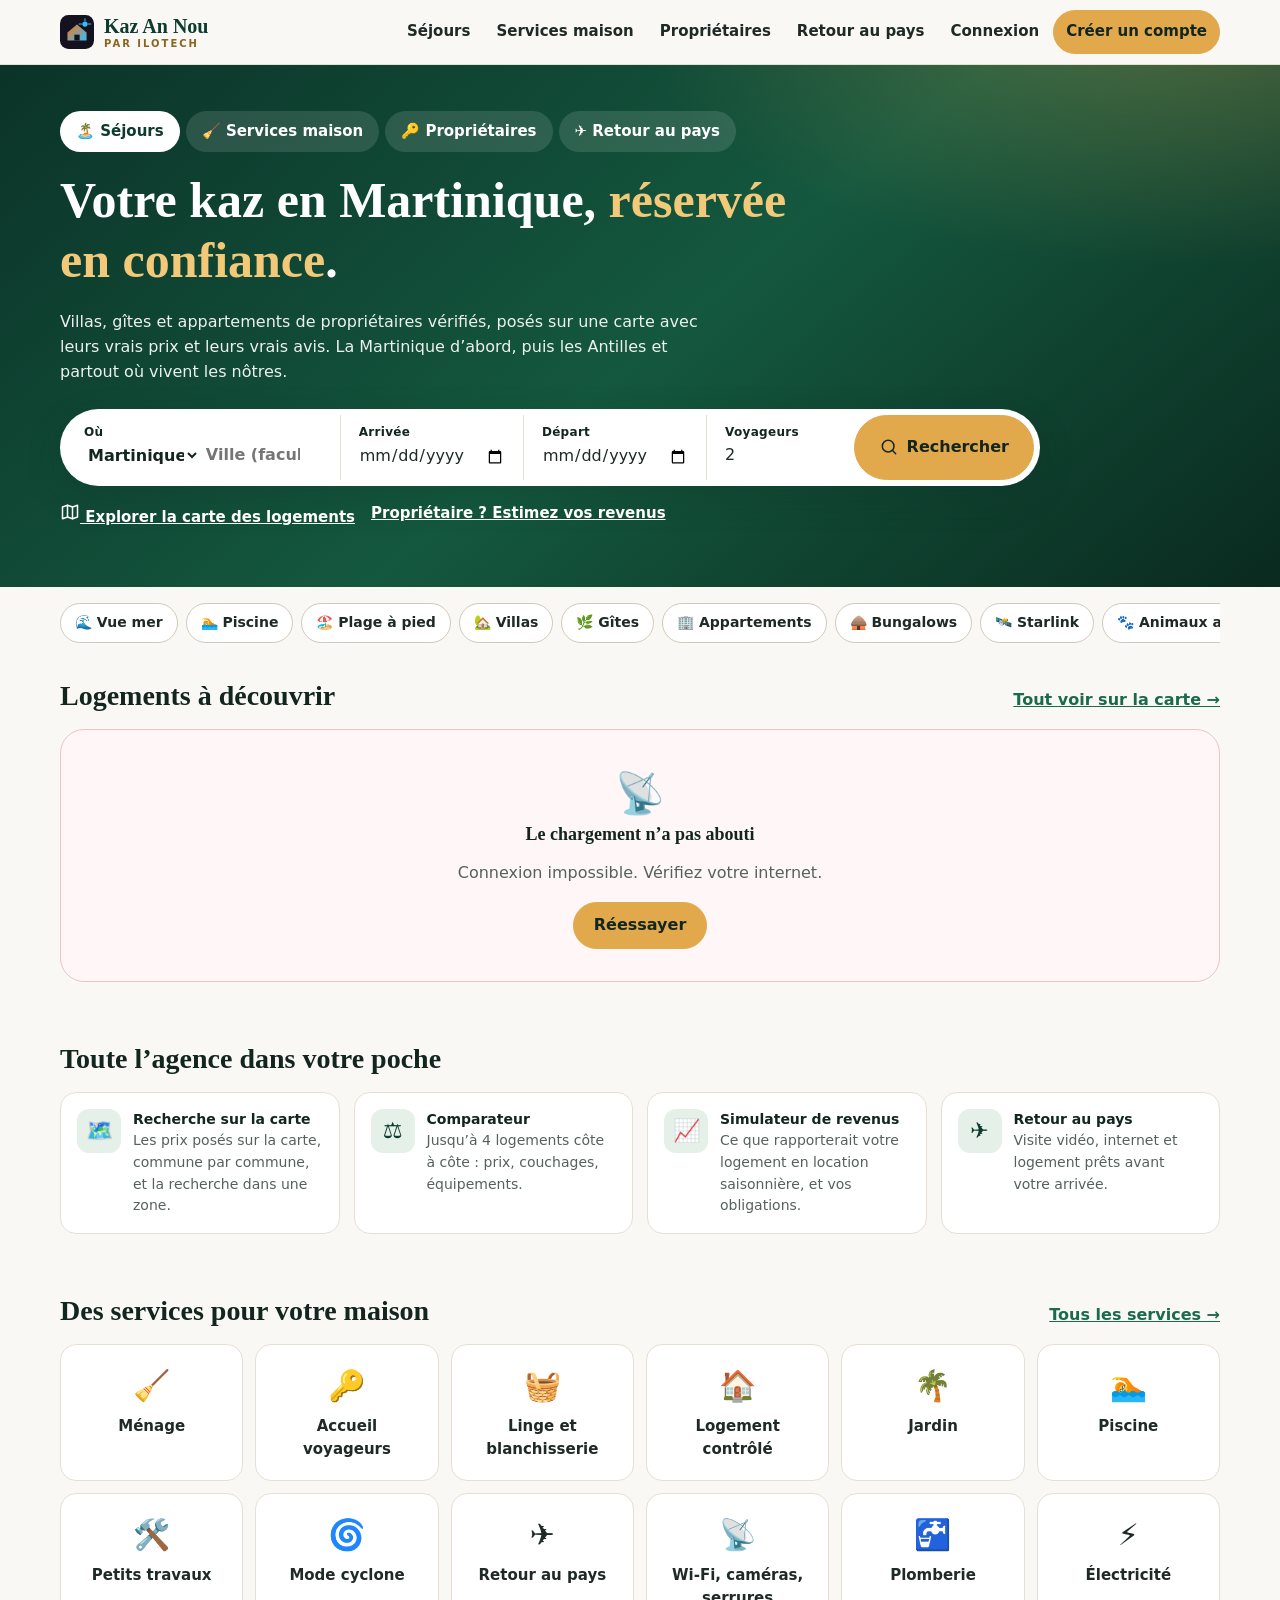
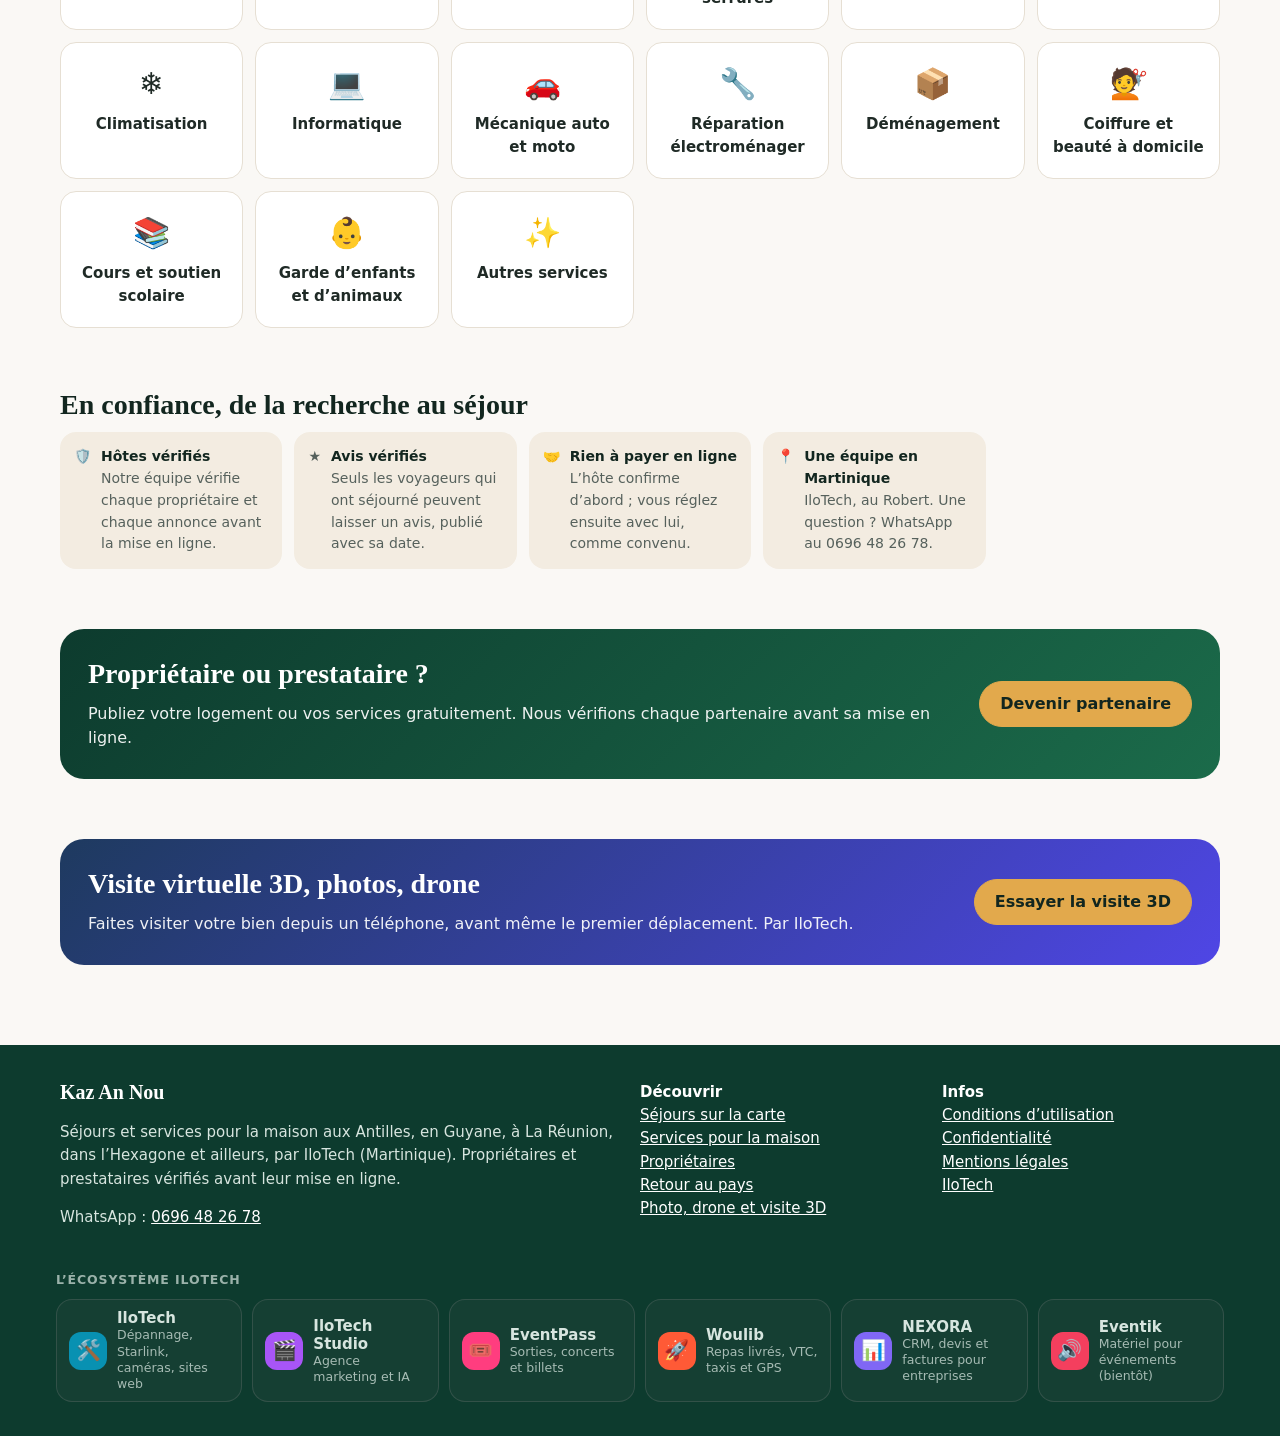
==== index.html @ a82022ab "Kaz An Nou façon appli : bouton retour et titre, pages qui glissent, position retrouvée au retour, é" ====
<!doctype html>
<html lang="fr" data-app="kaz">
<head>
  <meta charset="UTF-8">
  <meta http-equiv="Content-Security-Policy" content="default-src 'self'; script-src 'self'; style-src 'self' 'unsafe-inline'; img-src 'self' data: blob: https://*.supabase.co https://ilo-tech.com https://*.tile.openstreetmap.org; connect-src 'self' https://*.supabase.co wss://*.supabase.co https://tiles.openfreemap.org https://elevation-tiles-prod.s3.amazonaws.com; worker-src 'self' blob:; font-src 'self'; object-src 'none'; base-uri 'self'; form-action 'self'; upgrade-insecure-requests">
  <meta name="referrer" content="strict-origin-when-cross-origin">
  <meta name="viewport" content="width=device-width,initial-scale=1,viewport-fit=cover">
  <meta name="google-site-verification" content="ri9KXFOI63E6awmfpb_6r0VXlEF12sMn3t8WI2xOZtA">
  <title>Kaz An Nou — Séjours et services pour la maison, aux Antilles et ailleurs</title>
  <meta name="description" content="Réservez une villa, un gîte ou un appartement en Martinique, en Guadeloupe, en Guyane, à La Réunion, dans l’Hexagone et ailleurs, auprès de propriétaires vérifiés, et des services pour la maison : ménage, accueil des voyageurs, jardin, piscine, petits travaux. Par IloTech Immobilier.">
  <link rel="canonical" href="https://immo.ilo-tech.com/">
  <meta name="robots" content="index,follow,max-image-preview:large">
  <meta name="theme-color" content="#0d3b2e">
  <link rel="manifest" href="manifest.webmanifest">
  <link rel="apple-touch-icon" href="img/icone-192.png">
  <meta property="og:type" content="website"><meta property="og:locale" content="fr_FR"><meta property="og:site_name" content="Kaz An Nou">
  <meta property="og:title" content="Kaz An Nou — Séjours et services pour la maison, aux Antilles et ailleurs">
  <meta property="og:description" content="Villas, gîtes et appartements de propriétaires vérifiés, et des prestataires de confiance pour votre maison.">
  <meta property="og:url" content="https://immo.ilo-tech.com/"><meta property="og:image" content="https://immo.ilo-tech.com/img/drone.jpg">
  <link rel="icon" href="img/logo.svg" type="image/svg+xml">
  <link rel="stylesheet" href="kaz.css?v=9">
  <script type="application/ld+json">{"@context":"https://schema.org","@type":"WebSite","name":"Kaz An Nou","alternateName":["IloTech Immobilier","Kaz an nou"],"url":"https://immo.ilo-tech.com/","inLanguage":"fr-FR","publisher":{"@type":"LocalBusiness","name":"IloTech","alternateName":["Ilo Tech","Ilo-Tech","ILOTECH","Ilotech"],"url":"https://ilo-tech.com/","telephone":"+596696482678"}}</script>
</head>
<body>
  <p id="bandeau" class="bandeau" hidden>Les comptes ouvrent très bientôt. En attendant, contactez-nous sur WhatsApp au 0696 48 26 78.</p>
  <header class="haut"><div class="wrap">
    <button type="button" class="retour-app" id="retourApp" aria-label="Retour" hidden><svg viewBox="0 0 24 24" fill="none" stroke="currentColor" stroke-width="2.2" stroke-linecap="round" stroke-linejoin="round" aria-hidden="true"><path d="M15 5l-7 7 7 7"/></svg></button>
    <span class="titre-app" id="titreApp"></span>
    <a class="logo" href="#/"><img src="img/logo.svg" alt="" width="34" height="34"><span>Kaz An Nou<small>par IloTech</small></span></a>
    <nav class="nav" id="nav" aria-label="Menu principal"></nav>
  </div></header>
  <main id="app">
    <noscript><div class="wrap" style="padding:40px 20px">
      <h1>Kaz An Nou — séjours et services pour la maison, aux Antilles et ailleurs</h1>
      <p>Villas, gîtes et appartements proposés par des propriétaires vérifiés, et des prestataires de confiance pour le ménage, l’accueil des voyageurs, le jardin, la piscine et les petits travaux.</p>
      <p>Activez JavaScript pour réserver, ou voyez <a href="offres.html">nos offres photo, drone et visite 3D</a>. WhatsApp : 0696 48 26 78.</p>
    </div></noscript>
  </main>
  <footer class="pied"><div class="wrap">
    <div><b style="font:700 20px Georgia,serif;color:#fff">Kaz An Nou</b><p>Séjours et services pour la maison aux Antilles, en Guyane, à La Réunion, dans l’Hexagone et ailleurs, par IloTech (Martinique). Propriétaires et prestataires vérifiés avant leur mise en ligne.</p>
      <p>WhatsApp : <a href="https://wa.me/596696482678">0696 48 26 78</a></p></div>
    <div><b style="color:#fff">Découvrir</b><br><a href="#/recherche">Séjours sur la carte</a><br><a href="#/services">Services pour la maison</a><br><a href="#/proprietaires">Propriétaires</a><br><a href="#/retour">Retour au pays</a><br><a href="offres.html">Photo, drone et visite 3D</a></div>
    <div><b style="color:#fff">Infos</b><br><a href="cgu.html">Conditions d’utilisation</a><br><a href="confidentialite.html">Confidentialité</a><br><a href="https://ilo-tech.com/mentions-legales.html">Mentions légales</a><br><a href="https://ilo-tech.com/">IloTech</a></div>
  </div><!--eco--><style>.eco{max-width:1200px;margin:26px auto 8px;padding:0 16px;box-sizing:border-box;text-align:left}.eco-t{font-weight:800;font-size:12.5px;letter-spacing:.07em;text-transform:uppercase;opacity:.7;margin:0 0 10px}.eco-g{display:grid;grid-template-columns:repeat(auto-fill,minmax(172px,1fr));gap:10px}.eco .eco-g a{display:flex!important;gap:10px;align-items:center;padding:9px 12px;margin:0!important;border-radius:16px;border:1px solid rgba(127,127,127,.28);background:rgba(127,127,127,.07);color:inherit!important;text-decoration:none!important;transition:transform .15s,border-color .15s}.eco .eco-g a:hover{transform:translateY(-2px);border-color:var(--c)}.eco-g i{flex:none;width:38px;height:38px;border-radius:12px;display:grid;place-items:center;font-style:normal;font-size:20px;background:var(--c)}.eco-g b{display:block;font-size:15px;line-height:1.2;margin:0!important;color:inherit}.eco-g small{display:block;font-size:12.5px;line-height:1.3;opacity:.75}@media print{.eco{display:none}}</style><nav class="eco" aria-label="L’écosystème IloTech"><p class="eco-t">L’écosystème IloTech</p><div class="eco-g"><a href="https://ilo-tech.com/" style="--c:#0891b2"><i aria-hidden="true">🛠️</i><span><b>IloTech</b><small>Dépannage, Starlink, caméras, sites web</small></span></a><a href="https://ilo-tech.com/digital/" style="--c:#a855f7"><i aria-hidden="true">🎬</i><span><b>IloTech Studio</b><small>Agence marketing et IA</small></span></a><a href="https://ilo-tech.com/pass/" style="--c:#FF3D7F"><i aria-hidden="true">🎟️</i><span><b>EventPass</b><small>Sorties, concerts et billets</small></span></a><a href="https://ilo-tech.com/woulib/" style="--c:#FF5A36"><i aria-hidden="true">🚀</i><span><b>Woulib</b><small>Repas livrés, VTC, taxis et GPS</small></span></a><a href="https://ilo-tech.com/nexora/" style="--c:#8067F5"><i aria-hidden="true">📊</i><span><b>NEXORA</b><small>CRM, devis et factures pour entreprises</small></span></a><a href="https://ilo-tech.com/evenements/" style="--c:#f43f5e"><i aria-hidden="true">🔊</i><span><b>Eventik</b><small>Matériel pour événements (bientôt)</small></span></a></div></nav><!--/eco-->
</footer>
  <nav class="bas" id="bas" aria-label="Navigation"></nav>
  <script src="config.js?v=2"></script>
  <script src="mesure.js?v=1"></script>
  <script src="lib/supabase.js?v=2.45.4"></script>
  <script src="territoires.js?v=1"></script>
  <script src="lieux.js?v=1"></script>
  <script src="recherche.js?v=3"></script>
  <script src="agence.js?v=1"></script>
  <script src="kaz.js?v=14"></script>
</body>
</html>
---- kaz.css ----
/* Kaz An Nou — application (thème clair caraïbe : vert profond, or, sable). Une couleur d'action (or, texte encre),
   des cartes posées à bordure fine, des ombres seulement sur ce qui flotte (barre du haut, carte, feuilles, marqueurs). */
:root{
  --fond:#faf8f5;--surface:#fff;--sable:#f3ece1;--sable2:#ebe2d3;--ligne:#e6dfd3;--ligne2:#d3c9b8;
  --encre:#12261f;--texte:#1f2a26;--doux:#56615c;--vert:#0d3b2e;--vert2:#1b6b4a;--vert-clair:#e4f0e8;
  --or:#c8963e;--or-vif:#e2a94c;--or-presse:#d1953a;--or-clair:#f8ecd6;
  --ok:#15803d;--ko:#b91c1c;--att:#a34d06;
  --r:16px;--r2:24px;--rc:12px;--haut:64px;
  --ombre:0 1px 2px rgba(18,38,31,.05),0 6px 18px rgba(18,38,31,.07);--ombre2:0 12px 36px rgba(18,38,31,.18);
  --serif:Georgia,'Times New Roman',serif;--sans:system-ui,-apple-system,'Segoe UI',Roboto,sans-serif;
  /* compatibilité avec les anciens noms */
  --blanc:#fff;--creme:var(--fond)
}
*{box-sizing:border-box}
html{scroll-behavior:smooth;-webkit-text-size-adjust:100%}
body{margin:0;background:var(--fond);color:var(--texte);font:16px/1.55 var(--sans);-webkit-font-smoothing:antialiased}
a{color:var(--vert2)}
img{max-width:100%;display:block}
button,input,select,textarea{font:inherit;color:inherit}
h1,h2,h3{font-family:var(--serif);line-height:1.2;margin:0 0 .4em;color:var(--encre)}
h1{font-size:clamp(26px,3.6vw,34px)}h2{font-size:clamp(21px,2.6vw,28px)}h3{font-size:18px}
.wrap{max-width:1200px;margin:0 auto;padding:0 20px}
.sr{position:absolute;width:1px;height:1px;overflow:hidden;clip:rect(0 0 0 0);white-space:nowrap}
.muted{color:var(--doux)}
.petit{font-size:14px}
.ico{display:inline-grid;place-items:center}
svg.i{width:20px;height:20px;flex:none;stroke:currentColor;fill:none;stroke-width:1.8;stroke-linecap:round;stroke-linejoin:round}
:focus-visible{outline:3px solid var(--vert2);outline-offset:2px}
[tabindex="-1"]:focus{outline:none}
.hero :focus-visible,.pied :focus-visible,.appel :focus-visible{outline-color:#f2c879}
[hidden]{display:none!important}

/* en-tête */
.haut{position:sticky;top:0;z-index:40;background:rgba(250,248,245,.94);backdrop-filter:blur(14px);border-bottom:1px solid var(--ligne)}
.haut .wrap{display:flex;align-items:center;gap:14px;height:var(--haut)}
.logo{display:flex;align-items:center;gap:10px;text-decoration:none;color:var(--vert);font:700 20px var(--serif);flex:none}
.logo img{width:34px;height:34px}
.logo small{display:block;font:700 10px var(--sans);letter-spacing:2px;text-transform:uppercase;color:#8a6420}
.nav{display:flex;gap:2px;margin-left:auto;align-items:center}
.nav a{padding:9px 12px;border-radius:99px;text-decoration:none;color:var(--texte);font-weight:600;font-size:15px;white-space:nowrap}
.nav a:hover,.nav a.on{background:var(--sable)}
.nav a.btn-p{color:var(--encre)}
.badge{display:inline-grid;place-items:center;min-width:19px;height:19px;padding:0 5px;border-radius:99px;background:var(--ko);color:#fff;font:700 11px var(--sans);margin-left:4px}

/* boutons */
.btn{display:inline-flex;align-items:center;justify-content:center;gap:8px;min-height:44px;border:1px solid var(--ligne2);background:var(--surface);border-radius:99px;padding:10px 20px;font-weight:700;cursor:pointer;text-decoration:none;color:var(--texte);transition:background-color .15s,border-color .15s,box-shadow .15s}
.btn:hover{border-color:var(--vert2)}
.btn-p{background:var(--or-vif);border-color:var(--or-vif);color:var(--encre)}
.btn-p:hover{background:var(--or-presse);border-color:var(--or-presse)}
.btn-v{background:var(--vert);border-color:var(--vert);color:#fff}
.btn-v:hover{background:var(--vert2)}
.btn-ko{color:var(--ko);border-color:#efc2c2}
.btn-s{min-height:36px;padding:6px 14px;font-size:14px}
.btn:disabled{opacity:.5;cursor:not-allowed}
.btn-wa{background:#15803d;border-color:#15803d;color:#fff}
.btn-l{background:none;border-color:transparent}
.btn-l:hover{background:var(--sable);border-color:transparent}
.lien{background:none;border:0;padding:0;color:var(--vert2);text-decoration:underline;cursor:pointer;font-weight:600}
.rond{width:44px;height:44px;border-radius:50%;border:1px solid var(--ligne2);background:var(--surface);display:inline-grid;place-items:center;cursor:pointer;color:var(--texte);padding:0}
.rond:hover{border-color:var(--vert2)}

/* héros + recherche de l'accueil */
.hero{background:radial-gradient(900px 420px at 92% -10%,rgba(226,169,76,.28),transparent 60%),linear-gradient(140deg,#0b3328 0%,#14583f 52%,#0a2a1f 100%);color:#fff;padding:46px 0 58px}
.hero h1{font-size:clamp(30px,5vw,50px);max-width:780px;color:#fff}
.hero h1 em{font-style:normal;color:#f2c879}
.hero p{max-width:660px;opacity:.92;margin:0 0 24px}
.onglets{display:flex;gap:6px;margin-bottom:18px;flex-wrap:wrap}
.onglets a{text-decoration:none;border-radius:99px;padding:9px 16px;font-weight:700;background:rgba(255,255,255,.12);color:#fff;font-size:15px}
.onglets a.on{background:#fff;color:var(--vert)}
.recherche{display:grid;grid-template-columns:1.5fr 1fr 1fr .8fr auto;gap:0;background:#fff;border-radius:99px;padding:6px;box-shadow:var(--ombre2);color:var(--texte);max-width:980px}
.recherche label{display:flex;flex-direction:column;padding:8px 18px;border-right:1px solid var(--ligne);min-width:0}
.recherche label:last-of-type{border-right:0}
.recherche label span{font-size:12px;font-weight:800;letter-spacing:.3px;color:var(--encre)}
.recherche input,.recherche select{border:0;outline:0;background:none;padding:2px 0;min-width:0;width:100%;font-size:16px}
.recherche .ou{display:grid;grid-template-columns:minmax(0,1fr) minmax(0,1fr);gap:6px}
.recherche .btn{border-radius:99px;padding:14px 24px;min-height:52px}
.hero .apres{display:flex;gap:16px;flex-wrap:wrap;margin-top:16px;font-size:15px}
.hero .apres a{color:#fff;font-weight:700}

/* puces de filtre */
.puces{display:flex;gap:8px;overflow-x:auto;padding:16px 0 6px;scrollbar-width:none}
.puces::-webkit-scrollbar{display:none}
.puces button,.puce{flex:none;display:inline-flex;align-items:center;gap:6px;border:1px solid var(--ligne2);background:var(--surface);border-radius:99px;padding:8px 14px;min-height:40px;font-weight:600;font-size:14px;cursor:pointer;text-decoration:none;color:var(--texte)}
.puces button.on,.puce.on,.puce[aria-pressed="true"]{background:var(--encre);color:#fff;border-color:var(--encre)}

/* sections et grilles */
.section{padding:30px 0}
.titre-s{display:flex;align-items:end;justify-content:space-between;gap:12px;margin-bottom:16px;flex-wrap:wrap}
.titre-s h2{margin:0}
.titre-s a{font-weight:700}
.grille{display:grid;grid-template-columns:repeat(auto-fill,minmax(250px,1fr));gap:20px}
.carte{background:var(--surface);border:1px solid var(--ligne);border-radius:var(--r);overflow:hidden;text-decoration:none;color:inherit;display:flex;flex-direction:column;transition:box-shadow .2s,border-color .2s;position:relative}
.carte:hover{box-shadow:var(--ombre);border-color:var(--ligne2)}
.carte .ph{aspect-ratio:4/3;background:linear-gradient(135deg,#1b6b4a,#4fb7b3);position:relative;overflow:hidden}
.carte .ph img{width:100%;height:100%;object-fit:cover}
.carte .ph .vide,.res-ph .vide{position:absolute;inset:0;display:grid;place-items:center;font-size:42px;color:rgba(255,255,255,.85)}
.carte .corps{padding:12px 14px 16px}
.carte .l1{display:flex;justify-content:space-between;gap:8px;font-weight:700}
.carte .prix{margin-top:6px}
.carte .prix b{font-size:17px}
.carte-t{font:700 16px/1.35 var(--sans);margin:4px 0 2px;color:var(--encre)}
.carte-t a{color:inherit;text-decoration:none}
.carte-t a::after{content:'';position:absolute;inset:0;z-index:1}
.carte-t a:focus-visible{outline:none}
.carte:focus-within{border-color:var(--vert2);box-shadow:0 0 0 3px rgba(27,107,74,.45)}
.comp-l{position:relative;z-index:2;display:inline-flex;gap:5px;align-items:center;font-size:14px;min-height:36px;text-decoration:none}
.comp-l[aria-pressed="true"]{color:var(--encre);font-weight:800}
.comp-l svg.i{width:18px;height:18px}
body.sans-defil{overflow:hidden}
.coeur{position:absolute;top:10px;right:10px;width:40px;height:40px;border-radius:50%;border:0;background:rgba(255,255,255,.95);cursor:pointer;display:grid;place-items:center;z-index:3;color:var(--encre);box-shadow:0 1px 4px rgba(0,0,0,.15)}
.coeur svg.i{width:20px;height:20px}
.coeur.on{color:#be123c}
.coeur.on svg.i{fill:currentColor}
.etoile{white-space:nowrap;font-weight:700}
.tag{display:inline-block;padding:3px 9px;border-radius:99px;font-size:13px;font-weight:700;background:var(--sable);color:var(--vert)}
.tag.ok{background:#dcfce7;color:#14532d}.tag.ko{background:#fee2e2;color:#7f1d1d}.tag.att{background:#fef3c7;color:#78350f}.tag.gris{background:#ececec;color:#404040}
.vide-etat{background:var(--surface);border:1px dashed var(--ligne2);border-radius:var(--r2);padding:32px 22px;text-align:center}
.vide-etat .ico{font-size:40px}
.vide-etat .actions{justify-content:center;margin-top:14px}

/* services */
.cats{display:grid;grid-template-columns:repeat(auto-fill,minmax(160px,1fr));gap:12px}
.cat{background:var(--surface);border:1px solid var(--ligne);border-radius:var(--r);padding:18px 14px;text-align:center;text-decoration:none;color:inherit;transition:border-color .2s,box-shadow .2s}
a.cat:hover{border-color:var(--vert2);box-shadow:var(--ombre)}
.cat .ico{font-size:30px}
.cat b{display:block;margin-top:6px;font-size:15px}
.appel{background:linear-gradient(135deg,var(--vert),var(--vert2));color:#fff;border-radius:var(--r2);padding:28px;display:grid;grid-template-columns:1fr auto;gap:20px;align-items:center}
.appel h2{color:#fff}
.appel p{opacity:.92;margin:0}
.outils{display:grid;grid-template-columns:repeat(auto-fill,minmax(230px,1fr));gap:14px}
.outil{display:grid;grid-template-columns:44px 1fr;gap:12px;align-items:start;background:var(--surface);border:1px solid var(--ligne);border-radius:var(--r);padding:16px;text-decoration:none;color:inherit}
.outil:hover{border-color:var(--vert2);box-shadow:var(--ombre)}
.outil .ico{width:44px;height:44px;border-radius:12px;background:var(--vert-clair);color:var(--vert);font-size:22px}
.outil b{display:block;color:var(--encre)}
.outil span{font-size:14px;color:var(--doux)}
.confiance{display:grid;grid-template-columns:repeat(auto-fill,minmax(220px,1fr));gap:12px}
.confiance div{display:grid;grid-template-columns:auto 1fr;gap:10px;align-items:start;padding:14px;border-radius:var(--r);background:var(--sable)}
.confiance b{display:block;color:var(--encre)}
.confiance span{font-size:14px;color:var(--doux)}

/* squelettes (chargement) */
.sq{display:block;border-radius:12px;background:linear-gradient(90deg,#ece6db 0%,#f6f2ea 50%,#ece6db 100%);background-size:200% 100%;animation:miroite 1.3s ease-in-out infinite}
@keyframes miroite{from{background-position:100% 0}to{background-position:-100% 0}}
@media (prefers-reduced-motion:reduce){.sq{animation:none}html{scroll-behavior:auto}*{transition-duration:0s!important}}
.sq-carte{height:118px;margin-bottom:12px}.sq-t{height:30px;width:55%;margin:6px 0 16px}.sq-l{height:14px;width:80%;margin:8px 0}
.chargement{padding:60px 0;text-align:center;color:var(--doux)}

/* ---------------------------------------------------------------- recherche : liste + carte */
.page-rech .pied{display:none}
.rech-barre{position:sticky;top:var(--haut);z-index:35;background:var(--fond);border-bottom:1px solid var(--ligne)}
.rech-barre .wrap{max-width:none;padding:10px 20px;display:flex;flex-direction:column;gap:8px}
.rech-l1{display:flex;gap:10px;align-items:center}
.resume{display:none;flex:1;min-width:0;align-items:center;gap:10px;min-height:48px;border:1px solid var(--ligne2);background:var(--surface);border-radius:99px;padding:6px 16px;text-align:left;cursor:pointer;box-shadow:var(--ombre)}
.resume b{display:block;font-size:15px;color:var(--encre);white-space:nowrap;overflow:hidden;text-overflow:ellipsis}
.resume small{display:block;font-size:13px;color:var(--doux);white-space:nowrap;overflow:hidden;text-overflow:ellipsis}
.resume span{min-width:0}
.rech-form{display:grid;grid-template-columns:minmax(0,1.1fr) minmax(0,1fr) minmax(0,.8fr) minmax(0,.8fr) minmax(0,.6fr);gap:8px;flex:1;min-width:0}
.rech-form label{display:flex;flex-direction:column;border:1px solid var(--ligne2);background:var(--surface);border-radius:var(--rc);padding:5px 12px;min-width:0}
.rech-form label span{font-size:12px;font-weight:800;color:var(--encre)}
.rech-form input,.rech-form select{border:0;outline:0;background:none;padding:1px 0;min-width:0;width:100%;font-size:15px}
.rech-form label:focus-within{border-color:var(--vert2);box-shadow:0 0 0 2px rgba(27,107,74,.18)}
.rech-l2{display:flex;gap:8px;align-items:center;overflow-x:auto;scrollbar-width:none;padding-bottom:2px}
.rech-l2::-webkit-scrollbar{display:none}
.rech-l2 .puce{min-height:38px;padding:6px 13px}
.puce .n{display:inline-grid;place-items:center;min-width:20px;height:20px;border-radius:99px;background:var(--or-vif);color:var(--encre);font-size:12px;font-weight:800;padding:0 5px}
.puce.on .n{background:#fff}
.rech-l2 .sep{flex:none;width:1px;height:26px;background:var(--ligne2)}
.rech-corps{display:grid;grid-template-columns:minmax(0,1fr) minmax(0,1.08fr);align-items:start}
.rech-liste{padding:18px 20px 40px;min-width:0}
.rech-tete{display:flex;gap:10px;align-items:flex-start;justify-content:space-between;flex-wrap:wrap;margin-bottom:6px}
.rech-tete h1{font-size:clamp(20px,2vw,24px);margin:0;padding-top:4px}
.rech-tete .actions{align-items:center}
.classement{font-size:14px;color:var(--doux);margin-left:auto}
.classement summary{cursor:pointer;color:var(--vert2);font-weight:600;min-height:36px;display:flex;align-items:center}
.classement[open]{flex-basis:100%;margin-left:0}
.classement p{margin:4px 0 0}
.terr{display:flex;gap:8px;flex-wrap:wrap;align-items:center;margin:6px 0 14px}
.terr-g{display:flex;gap:8px;flex-wrap:wrap}
.terr .puce{min-height:36px;padding:5px 12px}
.res-liste{display:grid;gap:14px}
.res{position:relative;display:grid;grid-template-columns:minmax(0,230px) minmax(0,1fr);background:var(--surface);border:1px solid var(--ligne);border-radius:var(--r);overflow:hidden;transition:border-color .15s,box-shadow .15s}
.res:hover,.res.actif{border-color:var(--vert2);box-shadow:0 0 0 2px rgba(27,107,74,.2),var(--ombre)}
.res-ph{position:relative;display:block;background:linear-gradient(135deg,#1b6b4a,#4fb7b3);min-height:170px}
.res-ph > a{position:absolute;inset:0}
.res-ph img{position:absolute;inset:0;width:100%;height:100%;object-fit:cover}
.ph-nav{position:absolute;top:50%;z-index:3;width:36px;height:36px;margin-top:-18px;border-radius:50%;border:0;background:rgba(255,255,255,.94);color:var(--encre);display:grid;place-items:center;cursor:pointer;opacity:0;transition:opacity .15s;box-shadow:0 1px 4px rgba(0,0,0,.2)}
.ph-nav.prec{left:8px}.ph-nav.suiv{right:8px}
.res:hover .ph-nav,.ph-nav:focus-visible{opacity:1}
@media (hover:none){.ph-nav{opacity:.92}}
.ph-n{position:absolute;bottom:8px;left:8px;z-index:3;background:rgba(10,20,16,.72);color:#fff;border-radius:99px;padding:2px 8px;font-size:12px;font-weight:700}
.res-corps{padding:14px 16px 14px;display:flex;flex-direction:column;gap:4px;min-width:0}
.res-l1{display:flex;justify-content:space-between;gap:8px;font-size:14px;color:var(--doux);padding-right:42px}
.res-l1 .etoile{color:var(--encre)}
.res-titre{font:700 17px/1.3 var(--sans);margin:0;color:var(--encre)}
.res-titre a{color:inherit;text-decoration:none}
.res-titre a::after{content:'';position:absolute;inset:0;z-index:1}
.res-titre a:focus-visible{outline:none}
.res:focus-within{border-color:var(--vert2);box-shadow:0 0 0 3px rgba(27,107,74,.45)}
.res-specs,.res-eq{margin:0;font-size:14px;color:var(--doux)}
.res-eq{color:var(--texte)}
.res-prix{margin:auto 0 0;padding-top:6px;font-size:15px}
.res-prix b{font-size:19px;color:var(--encre)}
.res .coeur{top:8px;right:8px}
.res .approx{font-size:13px;color:var(--doux)}
.res-pied{display:flex;justify-content:space-between;align-items:center;gap:8px;margin:0}
.plus-res{display:flex;justify-content:center;margin-top:16px}
.hors-carte{font-size:14px;color:var(--doux);margin-top:14px}
.alerte-bloc{display:flex;gap:12px;align-items:center;justify-content:space-between;flex-wrap:wrap;margin-top:20px;padding:16px;border-radius:var(--r);background:var(--vert-clair);color:var(--encre)}
.alerte-bloc p{margin:0}
.rech-carte{position:sticky;top:calc(var(--haut) + var(--barre, 112px));height:calc(100vh - var(--haut) - var(--barre, 112px));height:calc(100dvh - var(--haut) - var(--barre, 112px));isolation:isolate;border-left:1px solid var(--ligne);background:#e8eee9}
#carteRech{position:absolute;inset:0;z-index:0}
.maplibregl-map{font:14px var(--sans)}
.pm-ic{cursor:pointer}
.vue-3d{position:absolute;top:12px;right:12px;z-index:3;display:flex;gap:2px;background:#fff;border-radius:99px;padding:3px;box-shadow:var(--ombre2)}
.vue-3d button{border:0;background:none;min-width:48px;min-height:38px;border-radius:99px;font:800 14px var(--sans);color:var(--encre);cursor:pointer}
.vue-3d button[aria-pressed="true"]{background:var(--encre);color:#fff}
.recentrer{position:absolute;top:60px;right:12px;z-index:3;width:44px;height:44px;border-radius:50%;border:0;background:#fff;box-shadow:var(--ombre2);display:grid;place-items:center;cursor:pointer;color:var(--encre)}
.mini-carte{position:relative}.mini-carte .mc{position:absolute;inset:0;z-index:0}.mini-carte .vue-3d{top:10px;right:10px}
.carte-attente{position:absolute;inset:0;display:grid;place-items:center;color:var(--doux);font-weight:600;z-index:1}
.leaflet-container{font:14px var(--sans)}
.rech-carte .leaflet-tile-pane,.mini-carte .leaflet-tile-pane,.carte-pin .leaflet-tile-pane{filter:saturate(.72) brightness(1.03)}
.zone-btn{position:absolute;top:14px;left:50%;transform:translateX(-50%);z-index:500;display:inline-flex;gap:8px;align-items:center;border:0;border-radius:99px;background:var(--encre);color:#fff;padding:10px 18px;min-height:44px;font-weight:700;cursor:pointer;box-shadow:var(--ombre2);white-space:nowrap}
.zone-btn:hover{background:var(--vert)}
/* prix sur la carte */
.pm-ic{background:none;border:0}
.pm{position:absolute;left:0;top:0;transform:translate(-50%,-50%);display:inline-flex;align-items:center;gap:5px;white-space:nowrap;background:#fff;color:var(--encre);font:800 13px/1 var(--sans);padding:7px 10px;border-radius:99px;box-shadow:0 2px 8px rgba(18,38,31,.28);border:1px solid rgba(18,38,31,.14);transition:transform .12s,background-color .12s}
.pm i{font-style:normal;display:inline-grid;place-items:center;min-width:18px;height:18px;border-radius:99px;background:var(--or-vif);color:var(--encre);font-size:11px;padding:0 4px}
.pm.approx{border-style:dashed;border-color:rgba(18,38,31,.45)}
.pm-ic:hover .pm,.pm-ic:focus .pm,.pm.actif{background:var(--encre);color:#fff;transform:translate(-50%,-50%) scale(1.12)}
.pm-ic:focus{outline:none}
.pm-ic:focus-visible .pm{outline:3px solid var(--or-vif);outline-offset:2px}
.pm.actif i,.pm-ic:hover .pm i{background:#fff}
/* aperçu d'un logement sur la carte (feuille du bas sur téléphone) */
.apercu{position:absolute;left:14px;bottom:24px;z-index:600;width:min(360px,calc(100% - 28px));background:var(--surface);border-radius:var(--r);box-shadow:var(--ombre2);overflow:hidden}
.apercu .ap-l{position:relative;display:grid;grid-template-columns:112px minmax(0,1fr);gap:0;text-decoration:none;color:inherit;border-top:1px solid var(--ligne)}
.apercu .ap-l:first-of-type{border-top:0}
.apercu .ap-l img,.apercu .ap-l .ap-vide{width:112px;height:100%;min-height:92px;object-fit:cover;background:linear-gradient(135deg,#1b6b4a,#4fb7b3)}
.apercu .ap-c{padding:10px 40px 10px 12px;min-width:0}
.apercu .ap-c b{display:block;color:var(--encre);font-size:15px;line-height:1.3;overflow:hidden;text-overflow:ellipsis;white-space:nowrap}
.apercu .ap-c span{display:block;font-size:13px;color:var(--doux)}
.apercu .ap-c .p{font-size:15px;color:var(--encre);margin-top:4px}
.apercu .ap-fermer{position:absolute;top:6px;right:6px;width:36px;height:36px;border-radius:50%;border:0;background:rgba(255,255,255,.95);display:grid;place-items:center;cursor:pointer;z-index:2;box-shadow:0 1px 4px rgba(0,0,0,.15)}
.apercu .ap-liste{max-height:260px;overflow-y:auto}
.apercu .ap-tete{padding:10px 48px 8px 12px;font-weight:700;font-size:14px;border-bottom:1px solid var(--ligne)}
.bascule{display:none}
/* filtres : feuille du bas (téléphone) ou panneau (ordinateur) */
dialog.feuille{border:0;padding:0;border-radius:var(--r2);width:min(600px,calc(100vw - 32px));max-height:min(86vh,820px);background:var(--surface);color:var(--texte);box-shadow:var(--ombre2)}
dialog.feuille::backdrop{background:rgba(10,20,16,.45)}
.feuille form{display:flex;flex-direction:column;max-height:inherit}
.feuille-tete{display:flex;align-items:center;justify-content:space-between;gap:10px;padding:14px 16px 12px 22px;border-bottom:1px solid var(--ligne)}
.feuille-tete h2{font-size:21px;margin:0}
.feuille-corps{padding:6px 22px 18px;overflow-y:auto}
.feuille-pied{display:flex;gap:12px;align-items:center;justify-content:space-between;padding:12px 22px;border-top:1px solid var(--ligne);background:var(--surface)}
.groupe{border:0;margin:0;padding:16px 0 4px;border-bottom:1px solid var(--ligne);min-width:0}
.groupe:last-child{border-bottom:0}
.groupe legend{font:700 16px var(--sans);color:var(--encre);padding:0;margin-bottom:10px}
.groupe .aide{font-size:14px;color:var(--doux);margin:-4px 0 10px}
.choix{display:flex;flex-wrap:wrap;gap:8px}
.choix label{position:relative;display:inline-flex}
.choix input{position:absolute;opacity:0;inset:0;width:100%;height:100%;margin:0;cursor:pointer}
.choix label > span{display:inline-flex;align-items:center;gap:6px;border:1px solid var(--ligne2);border-radius:99px;padding:8px 14px;min-height:40px;font-weight:600;font-size:14px;background:var(--surface)}
.choix input:checked+span{background:var(--encre);color:#fff;border-color:var(--encre)}
.choix input:focus-visible+span{outline:3px solid var(--vert2);outline-offset:2px}
.budget{display:grid;grid-template-columns:1fr 1fr;gap:12px}
.budget label,.champ{display:grid;gap:4px;font-weight:600;font-size:14px}
.budget input,.champ input,.champ select{border:1px solid var(--ligne2);border-radius:var(--rc);padding:10px 12px;font-size:16px;background:#fff;width:100%;min-width:0}

/* ---------------------------------------------------------------- fiche logement */
.fiche-tete{padding-top:16px}
.retour-l{display:inline-flex;align-items:center;gap:6px;font-weight:700;text-decoration:none;min-height:40px}
.fiche-tete .meta{display:flex;gap:10px 16px;flex-wrap:wrap;align-items:center;color:var(--doux);font-size:15px}
.fiche-tete .meta .etoile{color:var(--encre)}
.fiche-tete .barre-act{display:flex;gap:6px;flex-wrap:wrap;margin-left:auto}
.fiche-tete .ligne-t{display:flex;gap:12px;align-items:flex-start;justify-content:space-between;flex-wrap:wrap}
.galerie-z{position:relative;margin:16px 0 8px}
.galerie{display:grid;grid-template-columns:2fr 1fr 1fr;grid-template-rows:210px 210px;gap:8px;border-radius:var(--r2);overflow:hidden;position:relative}
.galerie .vide{position:absolute;inset:0;display:grid;place-items:center;font-size:48px;color:rgba(255,255,255,.85)}
@media (min-width:761px){.galerie > :nth-child(n+6){display:none}}
.galerie > *{background:linear-gradient(135deg,#1b6b4a,#4fb7b3);position:relative;margin:0;padding:0;border:0;min-width:0}
.galerie button.ph-b{display:block;width:100%;height:100%;cursor:zoom-in}
.galerie img{width:100%;height:100%;object-fit:cover}
.galerie > :first-child{grid-row:1/3}
.galerie.g1{grid-template-columns:1fr;grid-template-rows:440px}
.galerie.g2{grid-template-columns:2fr 1fr;grid-template-rows:440px}
.galerie.g2 > :first-child,.galerie.g1 > :first-child{grid-row:auto}
.galerie.g3{grid-template-columns:2fr 1fr}
.galerie.g4 > :nth-child(4){grid-column:2/4}
.galerie-z .tout-voir{position:absolute;right:14px;bottom:14px;z-index:2;background:#fff;box-shadow:var(--ombre)}
.galerie .compteur{display:none}
.ancres{position:sticky;top:var(--haut);z-index:30;background:var(--fond);border-bottom:1px solid var(--ligne);display:flex;gap:4px;overflow-x:auto;scrollbar-width:none;margin:0 0 6px}
.ancres::-webkit-scrollbar{display:none}
.ancres button{flex:none;padding:12px 12px;min-height:46px;background:none;border:0;border-bottom:3px solid transparent;color:var(--doux);font-weight:700;font-size:15px;cursor:pointer}
.ancres button:hover{color:var(--encre);border-bottom-color:var(--or-vif)}
.fiche{display:grid;grid-template-columns:minmax(0,1fr) 380px;gap:44px;align-items:start}
.fiche h1{font-size:clamp(25px,3.4vw,34px)}
.fiche section{scroll-margin-top:calc(var(--haut) + 56px)}
.faits{display:grid;grid-template-columns:repeat(auto-fill,minmax(150px,1fr));gap:10px;margin:14px 0 4px}
.faits div{display:flex;gap:10px;align-items:center;padding:12px;border:1px solid var(--ligne);border-radius:var(--rc);background:var(--surface);font-weight:600;font-size:15px}
.faits svg.i{color:var(--vert2)}
.specs{display:flex;gap:14px;flex-wrap:wrap;color:var(--doux);margin-bottom:18px}
.bloc{border-top:1px solid var(--ligne);padding:22px 0}
.bloc h2{font-size:22px}
.equip{display:grid;grid-template-columns:repeat(auto-fill,minmax(190px,1fr));gap:10px}
.equip span{display:flex;gap:8px;align-items:center}
.equip span.non{color:var(--doux);text-decoration:line-through}
.hote{display:flex;gap:14px;align-items:center}
.avatar{width:54px;height:54px;border-radius:50%;background:linear-gradient(135deg,var(--or),var(--vert2));color:#fff;display:grid;place-items:center;font:700 20px var(--serif);flex:none;overflow:hidden}
.avatar img{width:100%;height:100%;object-fit:cover}
.texte-long{white-space:pre-line}
.texte-long.replie{max-height:9.5em;overflow:hidden;-webkit-mask-image:linear-gradient(#000 60%,transparent);mask-image:linear-gradient(#000 60%,transparent)}
.savoir{display:grid;gap:10px}
.savoir div{display:grid;grid-template-columns:28px 1fr;gap:8px;align-items:start}
.mini-carte,.carte-pin{height:300px;border-radius:var(--r);overflow:hidden;isolation:isolate;border:1px solid var(--ligne);background:#e8eee9}
.distances{display:flex;gap:8px 18px;flex-wrap:wrap;margin:12px 0 0;padding:0;list-style:none;font-size:15px}
.risques{margin-top:16px;padding:16px;border-radius:var(--r);background:var(--sable)}
.risques h3{margin:0 0 6px}
.risques ul{list-style:none;margin:8px 0;padding:0;display:flex;flex-wrap:wrap;gap:8px}
.risques li{background:#fff;border:1px solid var(--ligne);border-radius:99px;padding:5px 12px;font-size:14px;font-weight:600}
.risques p{margin:6px 0;font-size:15px}
.liens-off{display:flex;gap:8px 16px;flex-wrap:wrap;font-size:15px;font-weight:600}
.resa{position:sticky;top:calc(var(--haut) + 62px);background:var(--surface);border:1px solid var(--ligne);border-radius:var(--r2);padding:22px;box-shadow:var(--ombre2)}
.resa .p{font-size:25px;font-weight:800;color:var(--encre)}
.resa-tete{display:flex;justify-content:space-between;align-items:baseline;gap:8px}
.resa-fermer{display:none}
.champs2{display:grid;grid-template-columns:1fr 1fr;border:1px solid var(--ligne2);border-radius:12px;overflow:hidden;margin:14px 0 10px}
.champs2 label{padding:8px 12px;display:flex;flex-direction:column;min-width:0}
.champs2 label + label{border-left:1px solid var(--ligne2)}
.champs2 label.plein{grid-column:1/3;border-left:0;border-top:1px solid var(--ligne2)}
.champs2 span{font-size:12px;font-weight:800;color:var(--encre)}
.champs2 input,.champs2 select{border:0;outline:0;padding:2px 0;background:none;font-size:16px;min-width:0;width:100%}
.champs2 label:focus-within{background:var(--vert-clair)}
.resa textarea{width:100%;border:1px solid var(--ligne2);border-radius:12px;padding:10px 12px;min-height:76px;resize:vertical}
.calcul{display:grid;gap:6px;margin-top:14px;font-size:15px}
.calcul div{display:flex;justify-content:space-between;gap:10px}
.calcul .tot{border-top:1px solid var(--ligne);padding-top:10px;font-weight:800;color:var(--encre)}
.resa .rassure{display:grid;gap:6px;margin:12px 0 0;padding:0;list-style:none;font-size:14px;color:var(--doux)}
.resa .rassure li{display:flex;gap:8px;align-items:flex-start}
.resa .secondaire{display:flex;flex-wrap:wrap;gap:6px 14px;justify-content:center;margin-top:12px;font-size:14px}
.barre-resa{display:none}
.voile{position:fixed;inset:0;background:rgba(10,20,16,.45);z-index:58}
.cal-nav{display:flex;align-items:center;justify-content:space-between;gap:8px;margin-bottom:10px}
.cal{display:grid;grid-template-columns:repeat(auto-fit,minmax(260px,1fr));gap:24px}
.mois b{display:block;text-align:center;margin-bottom:8px;text-transform:capitalize}
.jours{display:grid;grid-template-columns:repeat(7,1fr);gap:2px;text-align:center;font-size:14px}
.jours i{font-style:normal;color:var(--doux);font-size:12px;padding:4px 0}
.jours span{padding:7px 0;border-radius:8px}
.jours .pris{text-decoration:line-through;color:#8a8a8a;background:#f1ede6}
.jours .choisi{background:var(--vert);color:#fff}
.jours .passe{color:#a8a8a8}
.avis1{display:grid;gap:4px;padding:14px 0;border-bottom:1px solid var(--ligne)}
.signaler{margin-top:6px}

/* visionneuse de photos */
.visionneuse{position:fixed;inset:0;z-index:95;background:rgba(5,10,8,.94);display:grid;grid-template-rows:auto 1fr auto;color:#fff}
.vis-haut{display:flex;justify-content:space-between;align-items:center;padding:10px 14px}
.vis-img{display:grid;place-items:center;min-height:0;padding:0 8px;touch-action:pan-y}
.vis-img img{max-width:min(94vw,1400px);max-height:78vh;border-radius:8px;object-fit:contain}
.vis-bas{display:flex;justify-content:center;gap:14px;padding:12px}
.visionneuse button{width:48px;height:48px;border-radius:50%;border:1px solid rgba(255,255,255,.35);background:rgba(255,255,255,.08);color:#fff;display:grid;place-items:center;cursor:pointer}
.visionneuse button:hover{background:rgba(255,255,255,.2)}
.visionneuse .illus{font-size:13px;opacity:.8}

/* comparateur */
.comp-barre{position:fixed;left:50%;bottom:18px;transform:translateX(-50%);z-index:55;display:flex;gap:10px;align-items:center;background:var(--encre);color:#fff;border-radius:99px;padding:8px 8px 8px 18px;box-shadow:var(--ombre2);max-width:calc(100vw - 24px)}
.comp-barre .btn{min-height:40px}
.comp-barre button.rond{width:36px;height:36px;background:transparent;color:#fff;border-color:rgba(255,255,255,.35)}
.tableau-defile{overflow-x:auto;border:1px solid var(--ligne);border-radius:var(--r);background:var(--surface)}
table.comp{border-collapse:collapse;min-width:100%;font-size:15px}
table.comp th,table.comp td{padding:10px 12px;border-bottom:1px solid var(--ligne);text-align:left;vertical-align:top;min-width:170px}
table.comp th[scope=row]{background:var(--sable);font-size:14px;min-width:150px;position:sticky;left:0;z-index:1}
table.comp img{width:100%;max-width:220px;aspect-ratio:4/3;object-fit:cover;border-radius:10px}
table.comp .mieux{color:var(--ok);font-weight:800}

/* propriétaires (outils de l'agence) */
.simu{display:grid;grid-template-columns:minmax(0,1fr) minmax(0,.9fr);gap:24px;align-items:start}
.simu-res{position:sticky;top:calc(var(--haut) + 16px);background:var(--vert);color:#fff;border-radius:var(--r2);padding:22px}
.simu-res h3{color:#fff}
.simu-res .gros{font:800 34px/1.1 var(--sans);color:#f2c879;margin:4px 0 2px}
.simu-res dl{display:grid;grid-template-columns:1fr auto;gap:6px 12px;margin:14px 0 0;font-size:15px}
.simu-res dt{opacity:.9}.simu-res dd{margin:0;font-weight:700;text-align:right}
.simu-res .alerte{margin-top:12px;padding:10px 12px;border-radius:12px;background:rgba(255,255,255,.12);font-size:14px}
.oblig{display:grid;gap:12px;counter-reset:o}
.oblig li{list-style:none;display:grid;grid-template-columns:36px 1fr;gap:12px;padding:14px;border:1px solid var(--ligne);border-radius:var(--r);background:var(--surface)}
.oblig li::before{counter-increment:o;content:counter(o);display:grid;place-items:center;width:32px;height:32px;border-radius:50%;background:var(--vert-clair);color:var(--vert);font-weight:800}
.oblig{padding:0;margin:0}

/* formulaires */
.carte-f{background:var(--surface);border:1px solid var(--ligne);border-radius:var(--r2);padding:26px;max-width:520px;margin:30px auto}
.f{display:grid;gap:14px}
.f label{display:grid;gap:5px;font-weight:600;font-size:15px}
.f input,.f select,.f textarea{border:1px solid var(--ligne2);border-radius:12px;padding:11px 13px;background:#fff;font-weight:400;width:100%;font-size:16px}
.f input:focus,.f select:focus,.f textarea:focus{outline:2px solid var(--vert2);border-color:transparent}
.f textarea{min-height:110px;resize:vertical}
.f .ligne2{display:grid;grid-template-columns:1fr 1fr;gap:12px;align-items:end}
.f .ligne3{display:grid;grid-template-columns:1fr 1fr 1fr;gap:12px}
.cases{display:grid;grid-template-columns:repeat(auto-fill,minmax(170px,1fr));gap:8px}
.cases label{display:flex;gap:8px;align-items:center;font-weight:500;border:1px solid var(--ligne2);border-radius:12px;padding:9px 11px;cursor:pointer}
.cases input{width:auto}
.f .aide{font-weight:400;color:var(--doux);font-size:14px}
.photos-ed{display:grid;grid-template-columns:repeat(auto-fill,minmax(110px,1fr));gap:8px}
.photos-ed div{position:relative;aspect-ratio:4/3;border-radius:10px;overflow:hidden;background:#eee}
.photos-ed img{width:100%;height:100%;object-fit:cover}
.photos-ed button{position:absolute;top:4px;right:4px;border:0;border-radius:50%;width:30px;height:30px;background:rgba(0,0,0,.65);color:#fff;cursor:pointer}
.encadre{border:1px solid var(--ligne);border-radius:var(--r);padding:16px;background:var(--surface)}

/* espace compte */
.compte{display:grid;grid-template-columns:240px minmax(0,1fr);gap:28px;padding:28px 0}
.menu-c{display:flex;flex-direction:column;gap:4px;position:sticky;top:86px;align-self:start}
.menu-c a{padding:10px 14px;border-radius:12px;text-decoration:none;color:var(--texte);font-weight:600;display:flex;justify-content:space-between;align-items:center;gap:6px}
.menu-c a:hover{background:var(--sable)}
.menu-c a.on{background:var(--vert);color:#fff}
.menu-c .sep{font:800 12px var(--sans);letter-spacing:1px;text-transform:uppercase;color:#7c5a1c;padding:14px 14px 4px}
.ligne-l{display:grid;grid-template-columns:90px minmax(0,1fr) auto;gap:14px;align-items:center;background:var(--surface);border:1px solid var(--ligne);border-radius:var(--r);padding:12px;margin-bottom:12px}
.ligne-l .mini{width:90px;height:68px;border-radius:10px;object-fit:cover;background:linear-gradient(135deg,#1b6b4a,#4fb7b3)}
.actions{display:flex;gap:8px;flex-wrap:wrap}
.stat{display:grid;grid-template-columns:repeat(auto-fill,minmax(150px,1fr));gap:12px;margin-bottom:22px}
.stat div{background:var(--surface);border:1px solid var(--ligne);border-radius:var(--r);padding:16px}
.stat b{display:block;font-size:26px;font-family:var(--serif);color:var(--vert)}
table.t{width:100%;border-collapse:collapse;background:var(--surface);border-radius:var(--r);overflow:hidden;border:1px solid var(--ligne);font-size:14px}
table.t th,table.t td{text-align:left;padding:10px 12px;border-bottom:1px solid var(--ligne)}
table.t th{background:var(--sable);font-size:13px;letter-spacing:.3px}
.notif-l{display:grid;grid-template-columns:12px minmax(0,1fr);gap:12px;align-items:start;padding:14px;border:1px solid var(--ligne);border-radius:var(--r);background:var(--surface);margin-bottom:10px;color:inherit;text-decoration:none}
.notif-l .pt{width:10px;height:10px;border-radius:50%;background:var(--or-vif);margin-top:7px}
.notif-l.lue .pt{background:transparent;border:1px solid var(--ligne2)}
.alerte-l{display:grid;grid-template-columns:minmax(0,1fr) auto;gap:12px;align-items:center;padding:14px 16px;border:1px solid var(--ligne);border-radius:var(--r);background:var(--surface);margin-bottom:12px}
.alerte-l b{color:var(--encre)}

/* messagerie */
.fil{background:var(--surface);border:1px solid var(--ligne);border-radius:var(--r2);display:flex;flex-direction:column;height:min(70vh,640px)}
.fil .msgs{flex:1;overflow-y:auto;padding:18px;display:flex;flex-direction:column;gap:8px}
.bulle{max-width:76%;padding:10px 14px;border-radius:18px;background:var(--sable)}
.bulle.moi{align-self:flex-end;background:var(--vert);color:#fff}
.bulle small{display:block;opacity:.75;font-size:12px;margin-top:3px}
.fil form{display:flex;gap:8px;padding:12px;border-top:1px solid var(--ligne)}
.fil input{flex:1;min-width:0;border:1px solid var(--ligne2);border-radius:99px;padding:11px 16px}

/* bas de page, navigation du téléphone, messages */
.pied{background:var(--vert);color:#d7e5df;margin-top:50px;padding:36px 0 26px;font-size:15px}
.pied a{color:#fff}
.pied .wrap{display:grid;grid-template-columns:2fr 1fr 1fr;gap:24px}
.bas{position:fixed;left:0;right:0;bottom:0;z-index:50;background:var(--surface);border-top:1px solid var(--ligne);display:none;grid-template-columns:repeat(5,1fr);padding-bottom:env(safe-area-inset-bottom)}
.bas a{display:flex;flex-direction:column;align-items:center;gap:2px;padding:8px 0 9px;font-size:12px;font-weight:600;color:var(--doux);text-decoration:none;position:relative;min-height:56px}
.bas a svg.i{width:24px;height:24px}
.bas a.on{color:var(--vert)}
.bas a.on svg.i{stroke-width:2.3}
.bas .badge{position:absolute;top:4px;left:56%}
.toast{pointer-events:none;position:fixed;left:50%;bottom:96px;transform:translateX(-50%);background:var(--encre);color:#fff;padding:12px 18px;border-radius:14px;z-index:99;box-shadow:var(--ombre2);max-width:min(92vw,520px);text-align:center}
.toast.ko{background:var(--ko)}
.bandeau{background:#fef3c7;color:#78350f;text-align:center;padding:8px 14px;font-size:15px}
.video-log{width:100%;max-width:520px;aspect-ratio:1;border-radius:var(--r);background:#000;display:block}
.erreur-etat{border-style:solid;border-color:#efc2c2;background:#fff7f7}

/* ---------------------------------------------------------------- tablette et téléphone */
@media (max-width:1023px){
  .rech-corps{grid-template-columns:minmax(0,1fr)}
  .rech-form{display:none}
  .rech-l1{flex-wrap:wrap}
  .rech-ouvert .rech-form{display:grid;grid-template-columns:1fr 1fr;flex:1 1 100%}
  .rech-ouvert .rech-form label:first-child{grid-column:1/3}
  .resume{display:flex}
  .rech-carte{display:none}
  .vue-carte .rech-carte{display:block;position:fixed;left:0;right:0;top:calc(var(--haut) + var(--barre, 112px));bottom:0;height:auto;z-index:30;border-left:0}
  .vue-carte .rech-liste{display:none}
  .bascule{display:inline-flex;position:fixed;left:50%;bottom:22px;transform:translateX(-50%);z-index:45;align-items:center;gap:8px;border:0;border-radius:99px;background:var(--encre);color:#fff;padding:12px 20px;min-height:48px;font-weight:700;box-shadow:var(--ombre2);cursor:pointer}
  .vue-carte .apercu{left:12px;right:12px;width:auto;bottom:86px}
  .vue-carte .zone-btn{top:12px}
}
@media (max-width:900px){
  .fiche{grid-template-columns:minmax(0,1fr)}
  .page-fiche .resa{position:fixed;left:0;right:0;bottom:0;top:auto;z-index:60;border-radius:var(--r2) var(--r2) 0 0;max-height:88vh;max-height:88dvh;overflow-y:auto;transform:translateY(105%);transition:transform .28s cubic-bezier(.2,.8,.2,1);visibility:hidden;box-shadow:0 -10px 40px rgba(0,0,0,.25);padding-bottom:calc(22px + env(safe-area-inset-bottom))}
  .page-fiche .resa.ouverte{transform:none;visibility:visible}
  .resa-fermer{display:inline-grid}
  .page-fiche .barre-resa{display:flex;position:fixed;left:0;right:0;bottom:0;z-index:52;align-items:center;justify-content:space-between;gap:12px;padding:10px 16px calc(10px + env(safe-area-inset-bottom));background:var(--surface);border-top:1px solid var(--ligne);box-shadow:0 -6px 20px rgba(18,38,31,.08)}
  .barre-resa b{font-size:18px;color:var(--encre)}
  .barre-resa small{display:block;color:var(--doux);font-size:13px}
  .page-fiche .bas{display:none}
  .page-fiche .pied{padding-bottom:90px}
  .compte{grid-template-columns:minmax(0,1fr)}
  .menu-c{position:static;flex-direction:row;overflow-x:auto;scrollbar-width:none}
  .menu-c a{flex:none}
  .menu-c .sep{display:none}
  .pied .wrap{grid-template-columns:1fr}
  .simu{grid-template-columns:minmax(0,1fr)}
  .simu-res{position:static}
}
@media (max-width:900px){
  body{padding-bottom:72px}
  .nav{display:none}
  .bas{display:grid}
  .vue-carte .rech-carte{bottom:calc(64px + env(safe-area-inset-bottom))}
  .bascule{bottom:calc(80px + env(safe-area-inset-bottom))}
  .vue-carte .apercu{bottom:16px}
  .comp-barre{bottom:calc(80px + env(safe-area-inset-bottom))}
}
@media (max-width:760px){
  :root{--haut:58px}
  .haut .wrap{height:var(--haut)}
  .wrap{padding:0 16px}
  .rech-barre .wrap{padding:8px 16px}
  .rech-liste{padding:14px 16px 90px}
  .fiche-tete .barre-act{width:100%;justify-content:space-between;gap:0}
  .fiche-tete .barre-act .btn{padding:6px 8px;gap:5px}
  .res{grid-template-columns:minmax(0,1fr)}
  .res-ph{aspect-ratio:16/10;min-height:0}
  .recherche{grid-template-columns:1fr 1fr;border-radius:var(--r2);padding:8px}
  .recherche label{border-right:0;border-bottom:1px solid var(--ligne);padding:8px 10px}
  .recherche label:first-child{grid-column:1/3}
  .recherche .btn{grid-column:1/3;margin-top:8px}
  .galerie,.galerie.g1,.galerie.g2,.galerie.g3,.galerie.g4{display:flex;overflow-x:auto;scroll-snap-type:x mandatory;grid-template-rows:none;border-radius:0;margin:0;gap:0;scrollbar-width:none;height:270px}
  .galerie::-webkit-scrollbar{display:none}
  .galerie > *{flex:0 0 100%;scroll-snap-align:start;height:100%}
  .galerie-z .tout-voir{display:none}
  .galerie-z{margin:12px -16px 8px}
  .galerie-z{position:relative}
  .galerie-z .compteur{display:block;position:absolute;right:12px;bottom:18px;z-index:3;background:rgba(10,20,16,.7);color:#fff;border-radius:99px;padding:3px 10px;font-size:13px;font-weight:700;pointer-events:none}
  .appel{grid-template-columns:1fr}
  .ligne-l{grid-template-columns:70px minmax(0,1fr)}
  .ligne-l .mini{width:70px;height:56px}
  .ligne-l .actions{grid-column:1/3}
  .f .ligne2,.f .ligne3{grid-template-columns:1fr}
  .hero{padding:28px 0 36px}
  .fiche-tete .barre-act{margin-left:0}
  dialog.feuille{width:100vw;max-width:100vw;max-height:88vh;max-height:88dvh;margin:auto 0 0;border-radius:var(--r2) var(--r2) 0 0}
  dialog.feuille[open]{animation:monte .26s cubic-bezier(.2,.8,.2,1)}
  .feuille-corps{padding:6px 16px 16px}.feuille-pied{padding:12px 16px calc(12px + env(safe-area-inset-bottom))}.feuille-tete{padding:12px 12px 10px 16px}
  table.comp th,table.comp td{min-width:150px}
  table.comp th[scope=row]{min-width:120px}
}
@keyframes monte{from{transform:translateY(40%);opacity:.4}to{transform:none;opacity:1}}
@media (prefers-reduced-motion:reduce){dialog.feuille[open]{animation:none}.page-fiche .resa{transition:none}}

/* petits écrans (320–380 px) : aucun champ ni bouton ne dépasse */
.f{grid-template-columns:minmax(0,1fr)}
.f label,.f .ligne2>*,.f .ligne3>*{min-width:0}
.f .ligne2{grid-template-columns:repeat(2,minmax(0,1fr))}.f .ligne3{grid-template-columns:repeat(3,minmax(0,1fr))}
@media (max-width:760px){.f .ligne2,.f .ligne3{grid-template-columns:minmax(0,1fr)}}
@media (max-width:380px){.wrap{padding:0 14px}.carte-f{padding:18px 16px;margin:18px auto}.budget{grid-template-columns:1fr}.rech-barre .wrap{padding:8px 12px}}

/* ---------------------------------------------------------------- appli : barre du haut des sous-pages, pages qui glissent */
.retour-app,.titre-app{display:none}
@media (max-width:900px){
  body[data-racine=non] .haut .logo{display:none}
  .retour-app:not([hidden]){display:grid;place-items:center;flex:none;width:44px;height:44px;margin-left:-10px;border:0;border-radius:50%;background:transparent;color:var(--encre);cursor:pointer}
  .retour-app svg{width:24px;height:24px}.retour-app:active{background:var(--ligne)}
  body[data-racine=non] .titre-app{display:block;flex:1;min-width:0;font-size:17px;font-weight:800;white-space:nowrap;overflow:hidden;text-overflow:ellipsis}
}
/* transitions de vue : on anime des images de l'écran, jamais #app ni un ancêtre d'élément fixe (carte, fenêtres) */
.haut{view-transition-name:haut}.bas{view-transition-name:bas}
::view-transition-group(haut),::view-transition-group(bas){animation-duration:.2s}
@media (max-width:900px){
  ::view-transition-old(root),::view-transition-new(root){animation-duration:.26s;animation-timing-function:cubic-bezier(.32,.72,0,1);animation-fill-mode:both}
  html[data-sens=avant]::view-transition-old(root){animation-name:vt-recule}
  html[data-sens=avant]::view-transition-new(root){animation-name:vt-arrive;box-shadow:-12px 0 32px rgba(18,38,31,.14)}
  html[data-sens=retour]::view-transition-old(root){animation-name:vt-repart;z-index:2;box-shadow:-12px 0 32px rgba(18,38,31,.14)}
  html[data-sens=retour]::view-transition-new(root){animation-name:vt-revient}
}
html[data-sens=onglet]::view-transition-old(root){animation:vt-efface .12s ease both}
html[data-sens=onglet]::view-transition-new(root){animation:vt-montre .18s ease both}
@keyframes vt-arrive{from{transform:translateX(100%)}}
@keyframes vt-recule{to{transform:translateX(-26%);filter:brightness(.94)}}
@keyframes vt-repart{to{transform:translateX(100%)}}
@keyframes vt-revient{from{transform:translateX(-26%);filter:brightness(.94)}}
@keyframes vt-efface{to{opacity:0}}
@keyframes vt-montre{from{opacity:0}}
@media (prefers-reduced-motion:reduce){::view-transition-group(*),::view-transition-old(*),::view-transition-new(*){animation:none!important}}
@media (max-width:380px){.galerie-z{margin-left:-14px;margin-right:-14px}}   /* le .wrap n'a plus que 14 px de marge : la galerie pleine largeur ne dépasse plus */
@media (max-width:900px){.retour-l{display:none}}   /* la barre du haut porte déjà le retour */
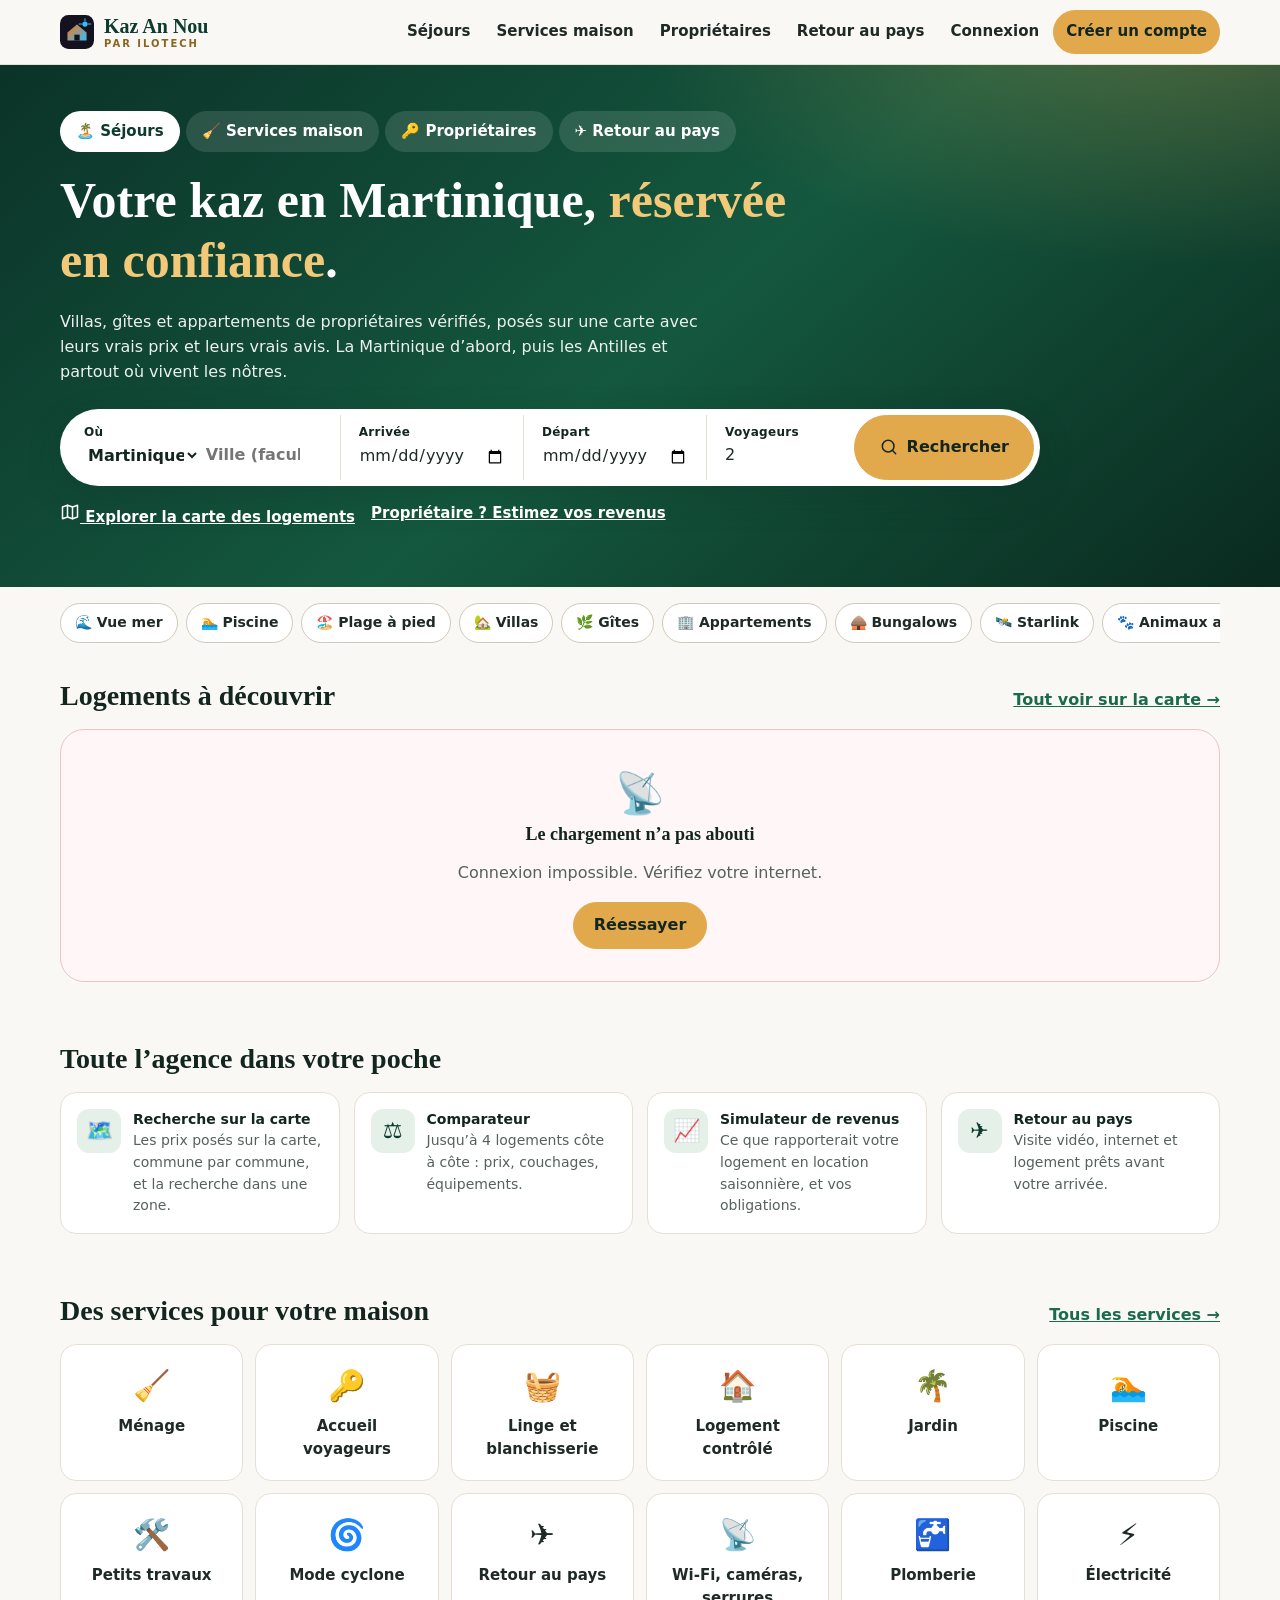
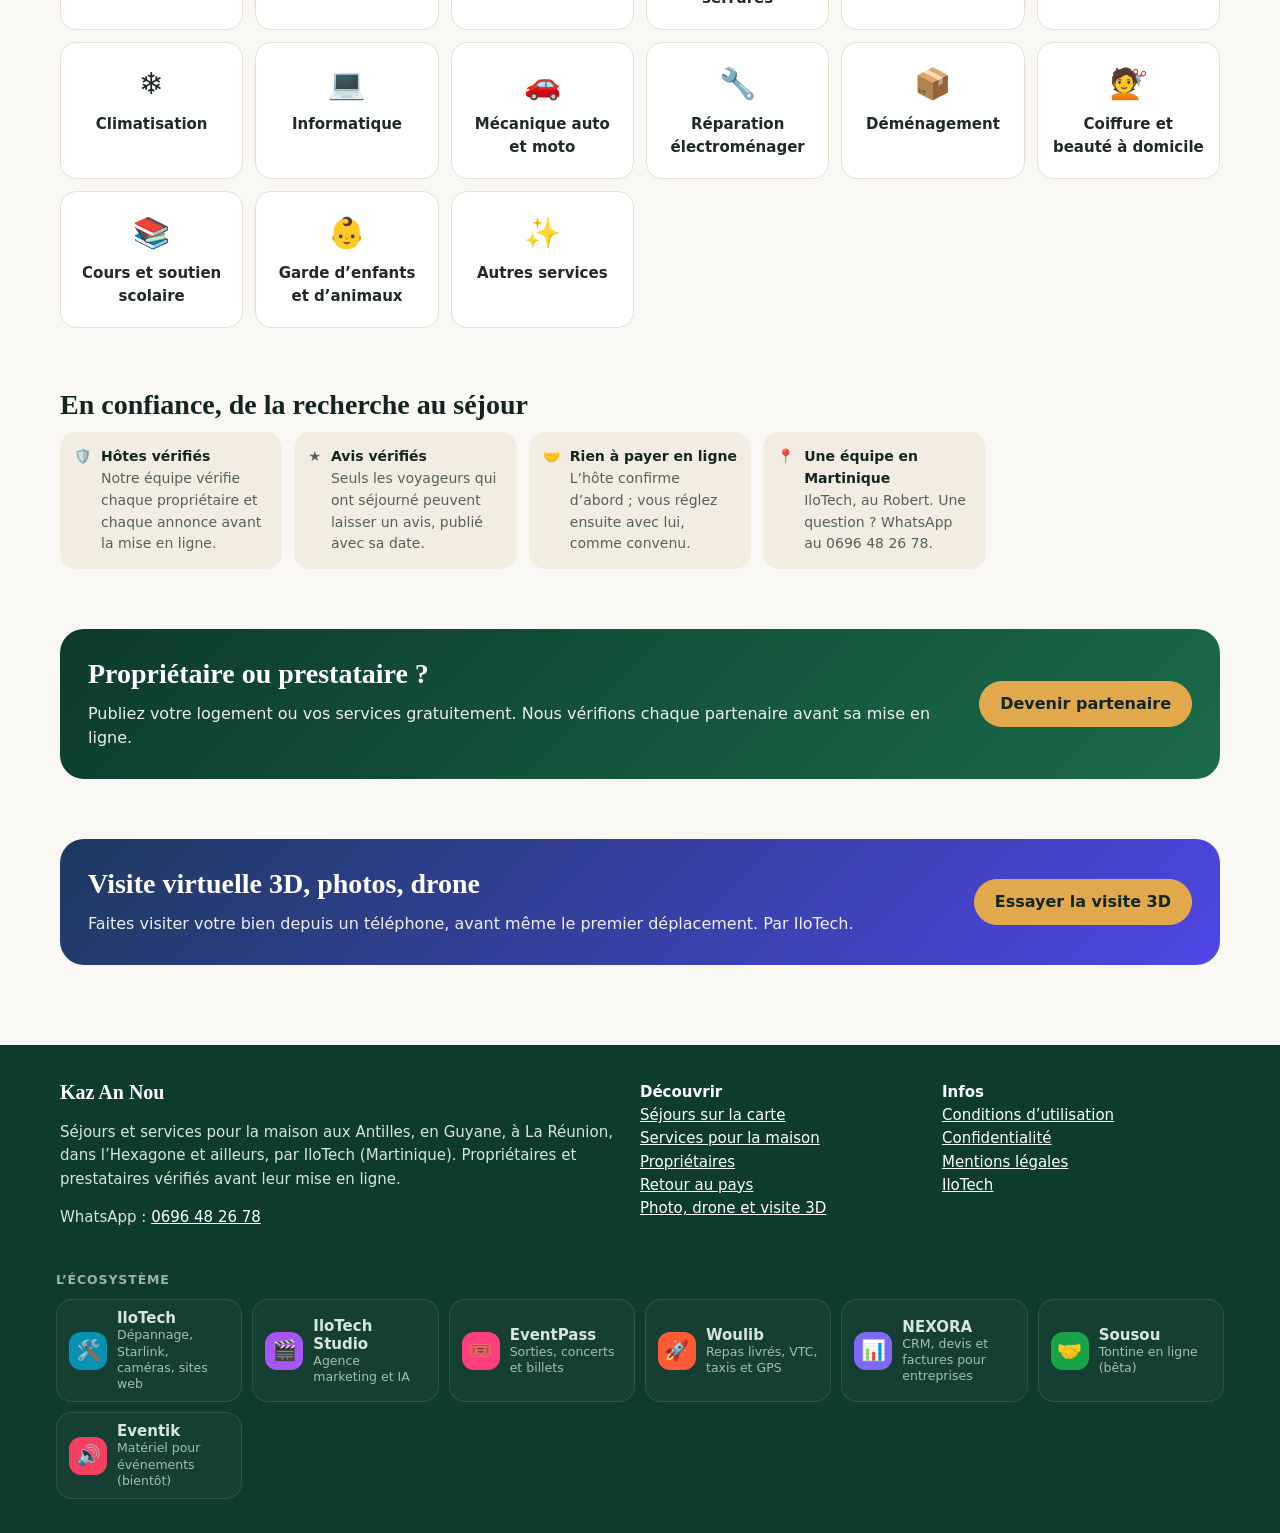
==== commit 1d6b3acb: "Bloc « L'écosystème » : Sousou ajouté Co-Authored-By: Claude Opus 5.5 <noreply@anthropic.com>" ====
--- a/index.html
+++ b/index.html
@@ -41,7 +41,7 @@
       <p>WhatsApp : <a href="https://wa.me/596696482678">0696 48 26 78</a></p></div>
     <div><b style="color:#fff">Découvrir</b><br><a href="#/recherche">Séjours sur la carte</a><br><a href="#/services">Services pour la maison</a><br><a href="#/proprietaires">Propriétaires</a><br><a href="#/retour">Retour au pays</a><br><a href="offres.html">Photo, drone et visite 3D</a></div>
     <div><b style="color:#fff">Infos</b><br><a href="cgu.html">Conditions d’utilisation</a><br><a href="confidentialite.html">Confidentialité</a><br><a href="https://ilo-tech.com/mentions-legales.html">Mentions légales</a><br><a href="https://ilo-tech.com/">IloTech</a></div>
-  </div><!--eco--><style>.eco{max-width:1200px;margin:26px auto 8px;padding:0 16px;box-sizing:border-box;text-align:left}.eco-t{font-weight:800;font-size:12.5px;letter-spacing:.07em;text-transform:uppercase;opacity:.7;margin:0 0 10px}.eco-g{display:grid;grid-template-columns:repeat(auto-fill,minmax(172px,1fr));gap:10px}.eco .eco-g a{display:flex!important;gap:10px;align-items:center;padding:9px 12px;margin:0!important;border-radius:16px;border:1px solid rgba(127,127,127,.28);background:rgba(127,127,127,.07);color:inherit!important;text-decoration:none!important;transition:transform .15s,border-color .15s}.eco .eco-g a:hover{transform:translateY(-2px);border-color:var(--c)}.eco-g i{flex:none;width:38px;height:38px;border-radius:12px;display:grid;place-items:center;font-style:normal;font-size:20px;background:var(--c)}.eco-g b{display:block;font-size:15px;line-height:1.2;margin:0!important;color:inherit}.eco-g small{display:block;font-size:12.5px;line-height:1.3;opacity:.75}@media print{.eco{display:none}}</style><nav class="eco" aria-label="L’écosystème IloTech"><p class="eco-t">L’écosystème IloTech</p><div class="eco-g"><a href="https://ilo-tech.com/" style="--c:#0891b2"><i aria-hidden="true">🛠️</i><span><b>IloTech</b><small>Dépannage, Starlink, caméras, sites web</small></span></a><a href="https://ilo-tech.com/digital/" style="--c:#a855f7"><i aria-hidden="true">🎬</i><span><b>IloTech Studio</b><small>Agence marketing et IA</small></span></a><a href="https://ilo-tech.com/pass/" style="--c:#FF3D7F"><i aria-hidden="true">🎟️</i><span><b>EventPass</b><small>Sorties, concerts et billets</small></span></a><a href="https://ilo-tech.com/woulib/" style="--c:#FF5A36"><i aria-hidden="true">🚀</i><span><b>Woulib</b><small>Repas livrés, VTC, taxis et GPS</small></span></a><a href="https://ilo-tech.com/nexora/" style="--c:#8067F5"><i aria-hidden="true">📊</i><span><b>NEXORA</b><small>CRM, devis et factures pour entreprises</small></span></a><a href="https://ilo-tech.com/evenements/" style="--c:#f43f5e"><i aria-hidden="true">🔊</i><span><b>Eventik</b><small>Matériel pour événements (bientôt)</small></span></a></div></nav><!--/eco-->
+  </div><!--eco--><style>.eco{max-width:1200px;margin:26px auto 8px;padding:0 16px;box-sizing:border-box;text-align:left}.eco-t{font-weight:800;font-size:12.5px;letter-spacing:.07em;text-transform:uppercase;opacity:.7;margin:0 0 10px}.eco-g{display:grid;grid-template-columns:repeat(auto-fill,minmax(172px,1fr));gap:10px}.eco .eco-g a{display:flex!important;gap:10px;align-items:center;padding:9px 12px;margin:0!important;border-radius:16px;border:1px solid rgba(127,127,127,.28);background:rgba(127,127,127,.07);color:inherit!important;text-decoration:none!important;transition:transform .15s,border-color .15s}.eco .eco-g a:hover{transform:translateY(-2px);border-color:var(--c)}.eco-g i{flex:none;width:38px;height:38px;border-radius:12px;display:grid;place-items:center;font-style:normal;font-size:20px;background:var(--c)}.eco-g b{display:block;font-size:15px;line-height:1.2;margin:0!important;color:inherit}.eco-g small{display:block;font-size:12.5px;line-height:1.3;opacity:.75}@media print{.eco{display:none}}</style><nav class="eco" aria-label="L’écosystème"><p class="eco-t">L’écosystème</p><div class="eco-g"><a href="https://ilo-tech.com/" style="--c:#0891b2"><i aria-hidden="true">🛠️</i><span><b>IloTech</b><small>Dépannage, Starlink, caméras, sites web</small></span></a><a href="https://ilo-tech.com/digital/" style="--c:#a855f7"><i aria-hidden="true">🎬</i><span><b>IloTech Studio</b><small>Agence marketing et IA</small></span></a><a href="https://ilo-tech.com/pass/" style="--c:#FF3D7F"><i aria-hidden="true">🎟️</i><span><b>EventPass</b><small>Sorties, concerts et billets</small></span></a><a href="https://ilo-tech.com/woulib/" style="--c:#FF5A36"><i aria-hidden="true">🚀</i><span><b>Woulib</b><small>Repas livrés, VTC, taxis et GPS</small></span></a><a href="https://ilo-tech.com/nexora/" style="--c:#8067F5"><i aria-hidden="true">📊</i><span><b>NEXORA</b><small>CRM, devis et factures pour entreprises</small></span></a><a href="https://sousou-tontine.onrender.com/" style="--c:#16a34a"><i aria-hidden="true">🤝</i><span><b>Sousou</b><small>Tontine en ligne (bêta)</small></span></a><a href="https://ilo-tech.com/evenements/" style="--c:#f43f5e"><i aria-hidden="true">🔊</i><span><b>Eventik</b><small>Matériel pour événements (bientôt)</small></span></a></div></nav><!--/eco-->
 </footer>
   <nav class="bas" id="bas" aria-label="Navigation"></nav>
   <script src="config.js?v=2"></script>
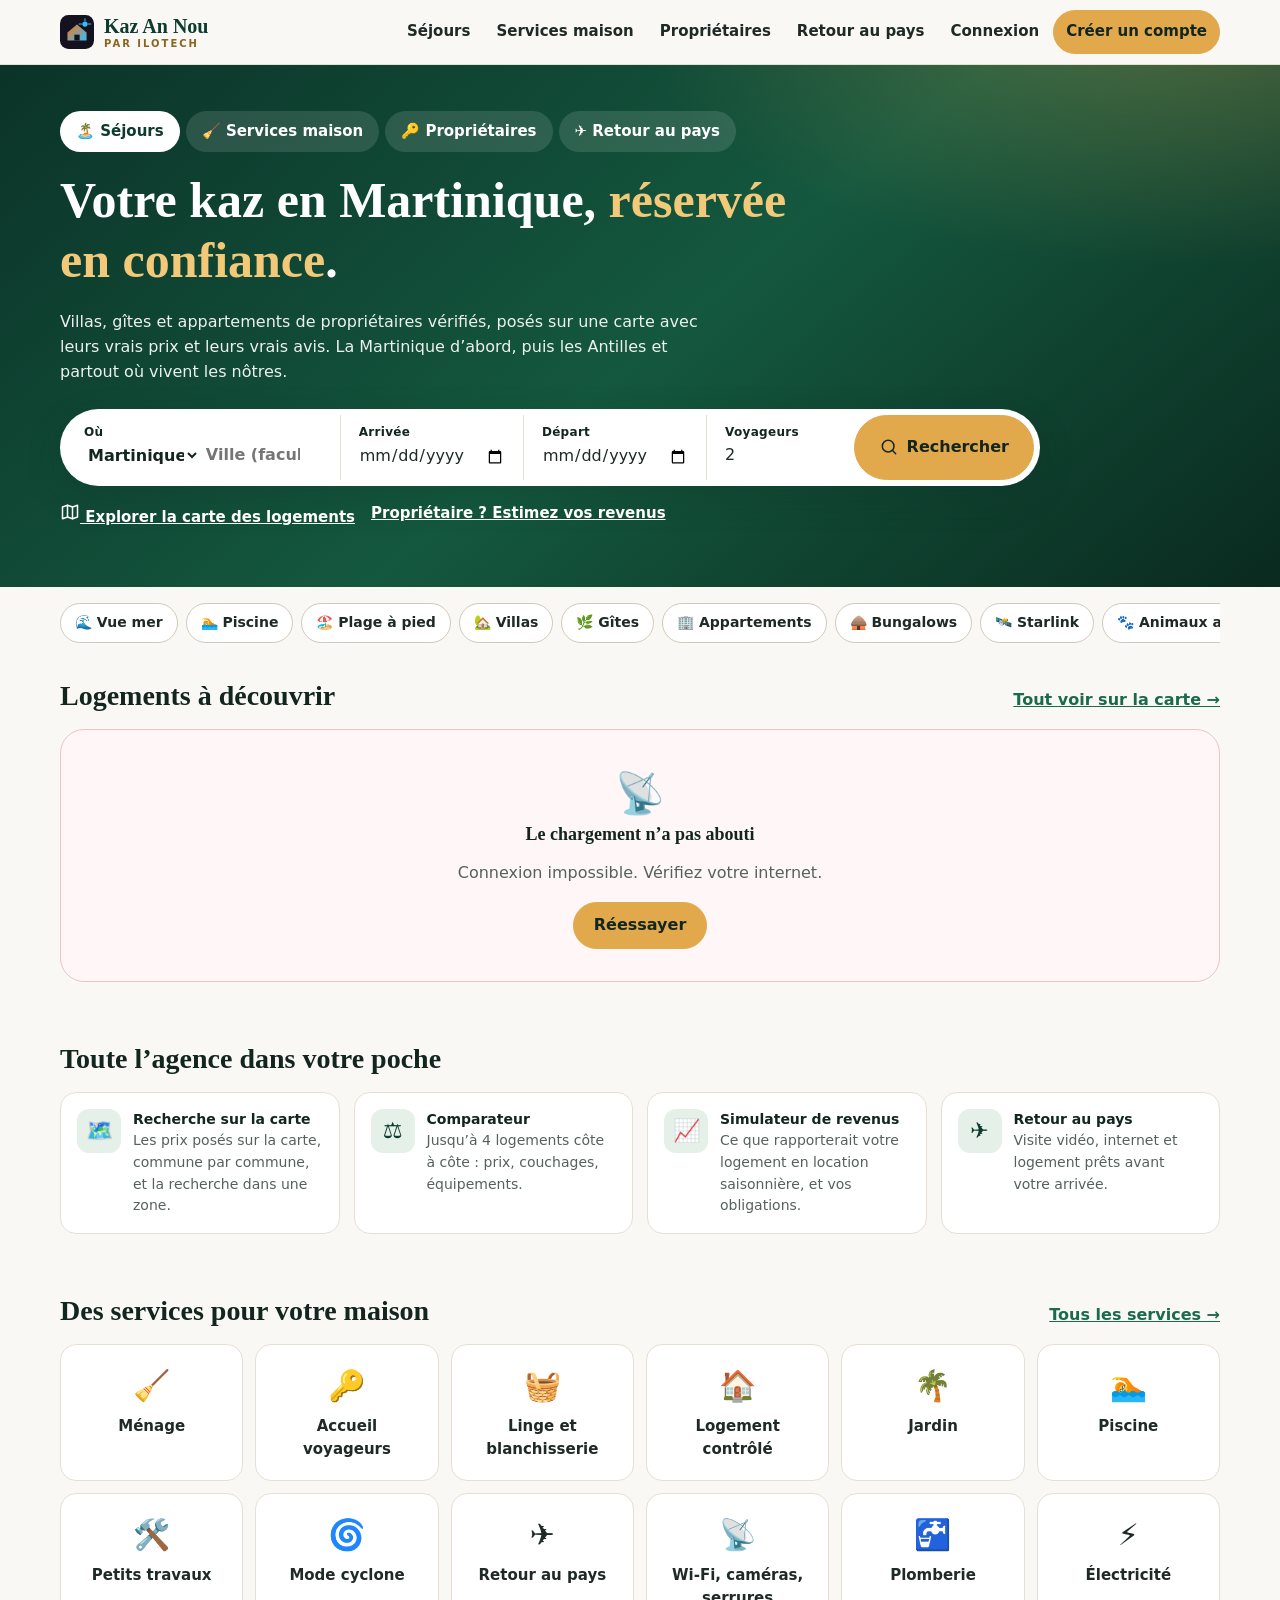
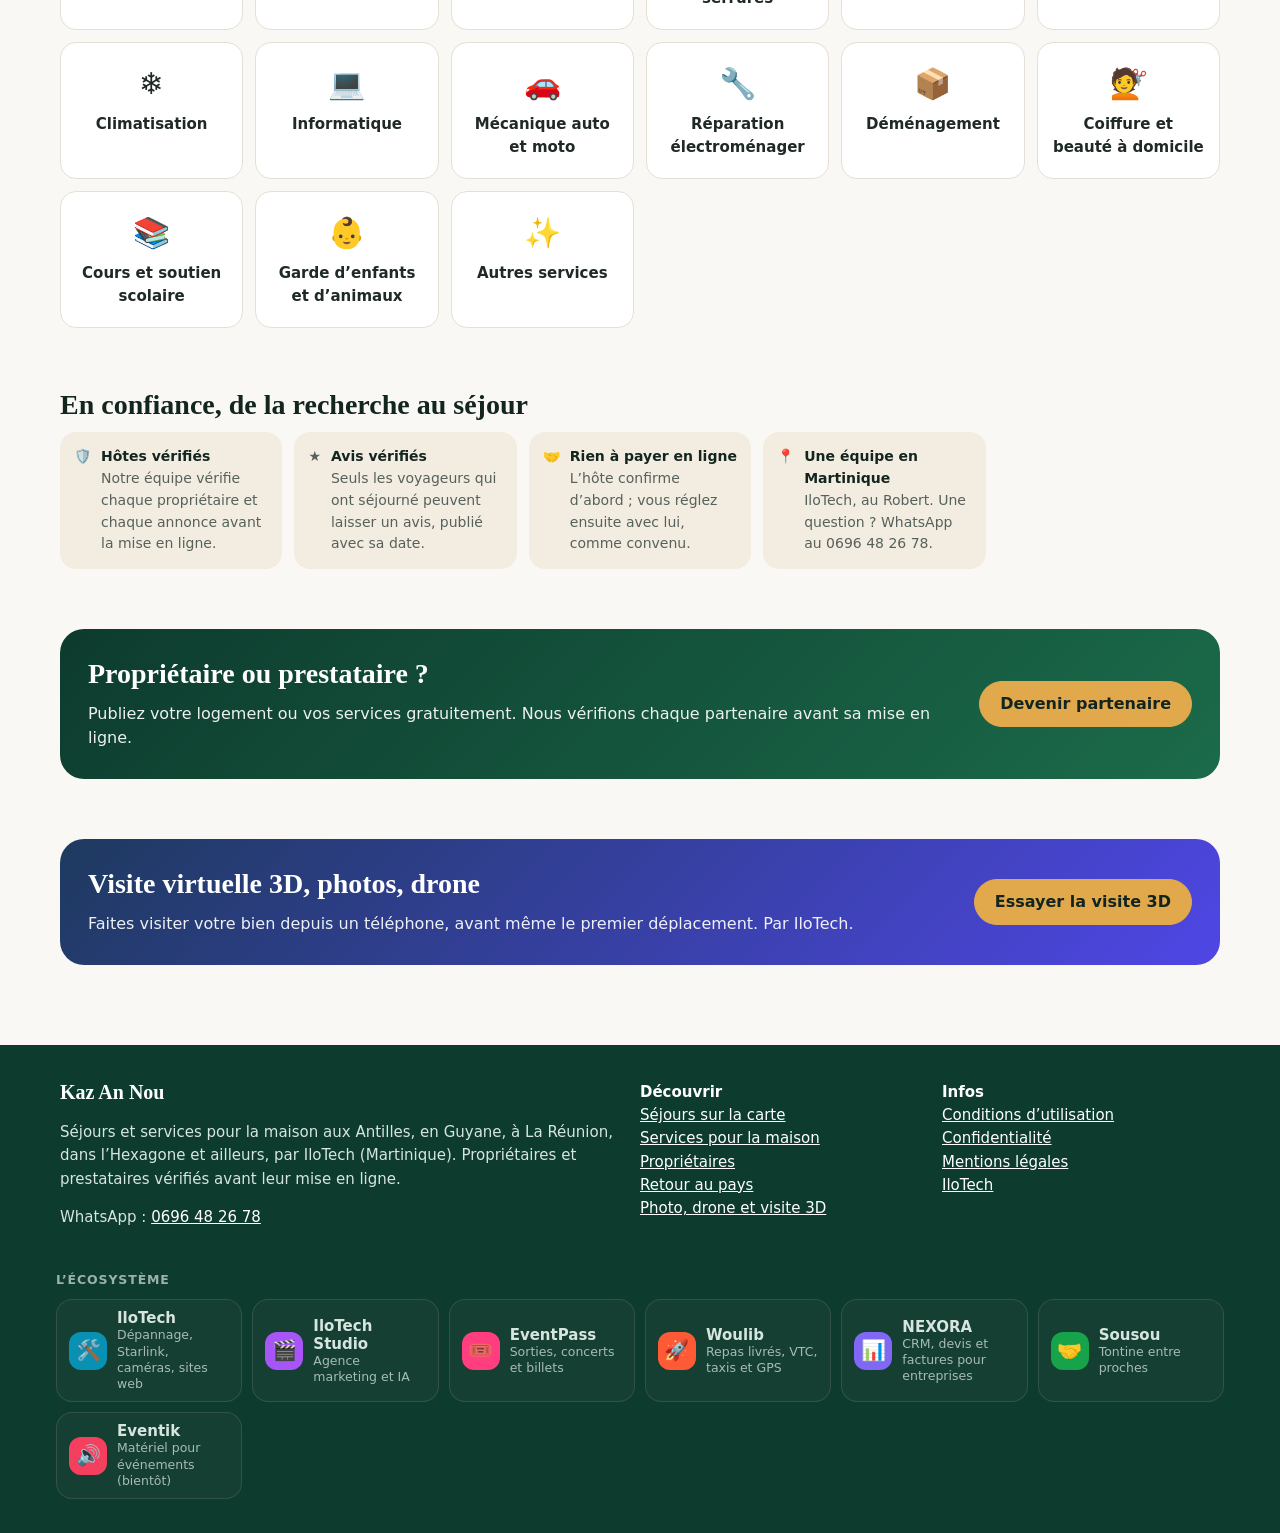
==== commit 6c6bc3dc: "Bloc « L'écosystème » : Sousou pointe vers ilo-tech.com/sousou/ Co-Authored-By: Claude Opus 5.5 <nor" ====
--- a/index.html
+++ b/index.html
@@ -18,7 +18,7 @@
   <meta property="og:description" content="Villas, gîtes et appartements de propriétaires vérifiés, et des prestataires de confiance pour votre maison.">
   <meta property="og:url" content="https://immo.ilo-tech.com/"><meta property="og:image" content="https://immo.ilo-tech.com/img/drone.jpg">
   <link rel="icon" href="img/logo.svg" type="image/svg+xml">
-  <link rel="stylesheet" href="kaz.css?v=9">
+  <link rel="stylesheet" href="kaz.css?v=10">
   <script type="application/ld+json">{"@context":"https://schema.org","@type":"WebSite","name":"Kaz An Nou","alternateName":["IloTech Immobilier","Kaz an nou"],"url":"https://immo.ilo-tech.com/","inLanguage":"fr-FR","publisher":{"@type":"LocalBusiness","name":"IloTech","alternateName":["Ilo Tech","Ilo-Tech","ILOTECH","Ilotech"],"url":"https://ilo-tech.com/","telephone":"+596696482678"}}</script>
 </head>
 <body>
@@ -41,7 +41,7 @@
       <p>WhatsApp : <a href="https://wa.me/596696482678">0696 48 26 78</a></p></div>
     <div><b style="color:#fff">Découvrir</b><br><a href="#/recherche">Séjours sur la carte</a><br><a href="#/services">Services pour la maison</a><br><a href="#/proprietaires">Propriétaires</a><br><a href="#/retour">Retour au pays</a><br><a href="offres.html">Photo, drone et visite 3D</a></div>
     <div><b style="color:#fff">Infos</b><br><a href="cgu.html">Conditions d’utilisation</a><br><a href="confidentialite.html">Confidentialité</a><br><a href="https://ilo-tech.com/mentions-legales.html">Mentions légales</a><br><a href="https://ilo-tech.com/">IloTech</a></div>
-  </div><!--eco--><style>.eco{max-width:1200px;margin:26px auto 8px;padding:0 16px;box-sizing:border-box;text-align:left}.eco-t{font-weight:800;font-size:12.5px;letter-spacing:.07em;text-transform:uppercase;opacity:.7;margin:0 0 10px}.eco-g{display:grid;grid-template-columns:repeat(auto-fill,minmax(172px,1fr));gap:10px}.eco .eco-g a{display:flex!important;gap:10px;align-items:center;padding:9px 12px;margin:0!important;border-radius:16px;border:1px solid rgba(127,127,127,.28);background:rgba(127,127,127,.07);color:inherit!important;text-decoration:none!important;transition:transform .15s,border-color .15s}.eco .eco-g a:hover{transform:translateY(-2px);border-color:var(--c)}.eco-g i{flex:none;width:38px;height:38px;border-radius:12px;display:grid;place-items:center;font-style:normal;font-size:20px;background:var(--c)}.eco-g b{display:block;font-size:15px;line-height:1.2;margin:0!important;color:inherit}.eco-g small{display:block;font-size:12.5px;line-height:1.3;opacity:.75}@media print{.eco{display:none}}</style><nav class="eco" aria-label="L’écosystème"><p class="eco-t">L’écosystème</p><div class="eco-g"><a href="https://ilo-tech.com/" style="--c:#0891b2"><i aria-hidden="true">🛠️</i><span><b>IloTech</b><small>Dépannage, Starlink, caméras, sites web</small></span></a><a href="https://ilo-tech.com/digital/" style="--c:#a855f7"><i aria-hidden="true">🎬</i><span><b>IloTech Studio</b><small>Agence marketing et IA</small></span></a><a href="https://ilo-tech.com/pass/" style="--c:#FF3D7F"><i aria-hidden="true">🎟️</i><span><b>EventPass</b><small>Sorties, concerts et billets</small></span></a><a href="https://ilo-tech.com/woulib/" style="--c:#FF5A36"><i aria-hidden="true">🚀</i><span><b>Woulib</b><small>Repas livrés, VTC, taxis et GPS</small></span></a><a href="https://ilo-tech.com/nexora/" style="--c:#8067F5"><i aria-hidden="true">📊</i><span><b>NEXORA</b><small>CRM, devis et factures pour entreprises</small></span></a><a href="https://sousou-tontine.onrender.com/" style="--c:#16a34a"><i aria-hidden="true">🤝</i><span><b>Sousou</b><small>Tontine en ligne (bêta)</small></span></a><a href="https://ilo-tech.com/evenements/" style="--c:#f43f5e"><i aria-hidden="true">🔊</i><span><b>Eventik</b><small>Matériel pour événements (bientôt)</small></span></a></div></nav><!--/eco-->
+  </div><!--eco--><style>.eco{max-width:1200px;margin:26px auto 8px;padding:0 16px;box-sizing:border-box;text-align:left}.eco-t{font-weight:800;font-size:12.5px;letter-spacing:.07em;text-transform:uppercase;opacity:.7;margin:0 0 10px}.eco-g{display:grid;grid-template-columns:repeat(auto-fill,minmax(172px,1fr));gap:10px}.eco .eco-g a{display:flex!important;gap:10px;align-items:center;padding:9px 12px;margin:0!important;border-radius:16px;border:1px solid rgba(127,127,127,.28);background:rgba(127,127,127,.07);color:inherit!important;text-decoration:none!important;transition:transform .15s,border-color .15s}.eco .eco-g a:hover{transform:translateY(-2px);border-color:var(--c)}.eco-g i{flex:none;width:38px;height:38px;border-radius:12px;display:grid;place-items:center;font-style:normal;font-size:20px;background:var(--c)}.eco-g b{display:block;font-size:15px;line-height:1.2;margin:0!important;color:inherit}.eco-g small{display:block;font-size:12.5px;line-height:1.3;opacity:.75}@media print{.eco{display:none}}</style><nav class="eco" aria-label="L’écosystème"><p class="eco-t">L’écosystème</p><div class="eco-g"><a href="https://ilo-tech.com/" style="--c:#0891b2"><i aria-hidden="true">🛠️</i><span><b>IloTech</b><small>Dépannage, Starlink, caméras, sites web</small></span></a><a href="https://ilo-tech.com/digital/" style="--c:#a855f7"><i aria-hidden="true">🎬</i><span><b>IloTech Studio</b><small>Agence marketing et IA</small></span></a><a href="https://ilo-tech.com/pass/" style="--c:#FF3D7F"><i aria-hidden="true">🎟️</i><span><b>EventPass</b><small>Sorties, concerts et billets</small></span></a><a href="https://ilo-tech.com/woulib/" style="--c:#FF5A36"><i aria-hidden="true">🚀</i><span><b>Woulib</b><small>Repas livrés, VTC, taxis et GPS</small></span></a><a href="https://ilo-tech.com/nexora/" style="--c:#8067F5"><i aria-hidden="true">📊</i><span><b>NEXORA</b><small>CRM, devis et factures pour entreprises</small></span></a><a href="https://ilo-tech.com/sousou/" style="--c:#16a34a"><i aria-hidden="true">🤝</i><span><b>Sousou</b><small>Tontine entre proches</small></span></a><a href="https://ilo-tech.com/evenements/" style="--c:#f43f5e"><i aria-hidden="true">🔊</i><span><b>Eventik</b><small>Matériel pour événements (bientôt)</small></span></a></div></nav><!--/eco-->
 </footer>
   <nav class="bas" id="bas" aria-label="Navigation"></nav>
   <script src="config.js?v=2"></script>
@@ -49,8 +49,9 @@
   <script src="lib/supabase.js?v=2.45.4"></script>
   <script src="territoires.js?v=1"></script>
   <script src="lieux.js?v=1"></script>
-  <script src="recherche.js?v=3"></script>
+  <script src="recherche.js?v=4"></script>
   <script src="agence.js?v=1"></script>
-  <script src="kaz.js?v=14"></script>
+  <script src="louer.js?v=1"></script>
+  <script src="kaz.js?v=16"></script>
 </body>
 </html>
--- a/kaz.css
+++ b/kaz.css
@@ -565,3 +565,29 @@
 @media (prefers-reduced-motion:reduce){::view-transition-group(*),::view-transition-old(*),::view-transition-new(*){animation:none!important}}
 @media (max-width:380px){.galerie-z{margin-left:-14px;margin-right:-14px}}   /* le .wrap n'a plus que 14 px de marge : la galerie pleine largeur ne dépasse plus */
 @media (max-width:900px){.retour-l{display:none}}   /* la barre du haut porte déjà le retour */
+
+/* ---- location (louer.js) : filtres, carte, fiche, pastilles DPE et GES */
+.loc-filtres{display:grid;grid-template-columns:repeat(auto-fit,minmax(170px,1fr));gap:10px 14px;align-items:end;background:#fff;border-radius:var(--r2);padding:16px 18px;box-shadow:var(--ombre2);color:var(--texte);max-width:980px}
+.loc-filtres label{display:flex;flex-direction:column;gap:3px;min-width:0}
+.loc-filtres label span{font-size:12px;font-weight:800;letter-spacing:.3px;color:var(--encre)}
+.loc-filtres input,.loc-filtres select{border:1px solid var(--ligne2);border-radius:12px;padding:9px 11px;min-width:0;width:100%;font-size:16px;background:#fff}
+.loc-filtres .btn{min-height:46px}
+.loc-mention{margin-top:8px;max-width:760px}
+.carte .loc-prix b{font-size:17px}
+.carte .loc-dpe{margin-top:6px;min-height:22px}
+.tag.loc-aussi{background:var(--or-clair);color:#6b4a0f;margin-left:4px}
+.dpe{display:inline-block;padding:3px 9px;border-radius:8px;font-size:13px;font-weight:800;color:#fff;background:#8a8a8a;margin-right:4px}
+.dpe-A{background:#0f8a43}.dpe-B{background:#4aa42b}.dpe-C{background:#9bb21a;color:#222}.dpe-D{background:#e3c71a;color:#222}.dpe-E{background:#f0a21a;color:#222}.dpe-F{background:#e0661a}.dpe-G{background:#c3261c}.dpe-nc{background:#8a8a8a}
+.loc-grille{display:grid;grid-template-columns:repeat(auto-fill,minmax(155px,1fr));gap:10px;margin:14px 0}
+.loc-grille>div{border:1px solid var(--ligne);border-radius:var(--rc);padding:10px 12px;background:var(--surface)}
+.loc-grille dt{font-size:13px;color:var(--doux);font-weight:700}
+.loc-grille dd{margin:3px 0 0;font-weight:600;font-size:16px}
+.loc-aside{position:sticky;top:calc(var(--haut) + 62px);background:var(--surface);border:1px solid var(--ligne);border-radius:var(--r2);padding:22px;box-shadow:var(--ombre2)}
+.loc-aside .p{font-size:25px;font-weight:800;color:var(--encre)}
+.loc-aside .rassure{display:grid;gap:6px;margin:12px 0 0;padding:0;list-style:none;font-size:14px;color:var(--doux)}
+.loc-aside .rassure li{display:flex;gap:8px;align-items:flex-start}
+#dLocVisite form,#dLocRefus form{gap:0}
+#dLocVisite .feuille-corps,#dLocRefus .feuille-corps{display:grid;gap:12px}
+#dLocVisite .ligne2{display:grid;grid-template-columns:repeat(2,minmax(0,1fr));gap:12px}
+@media (max-width:900px){.loc-aside{display:none}}
+@media (max-width:560px){.loc-filtres{grid-template-columns:repeat(2,minmax(0,1fr));padding:14px}.loc-filtres label:nth-child(1),.loc-filtres .btn{grid-column:1/3}#dLocVisite .ligne2{grid-template-columns:minmax(0,1fr)}}
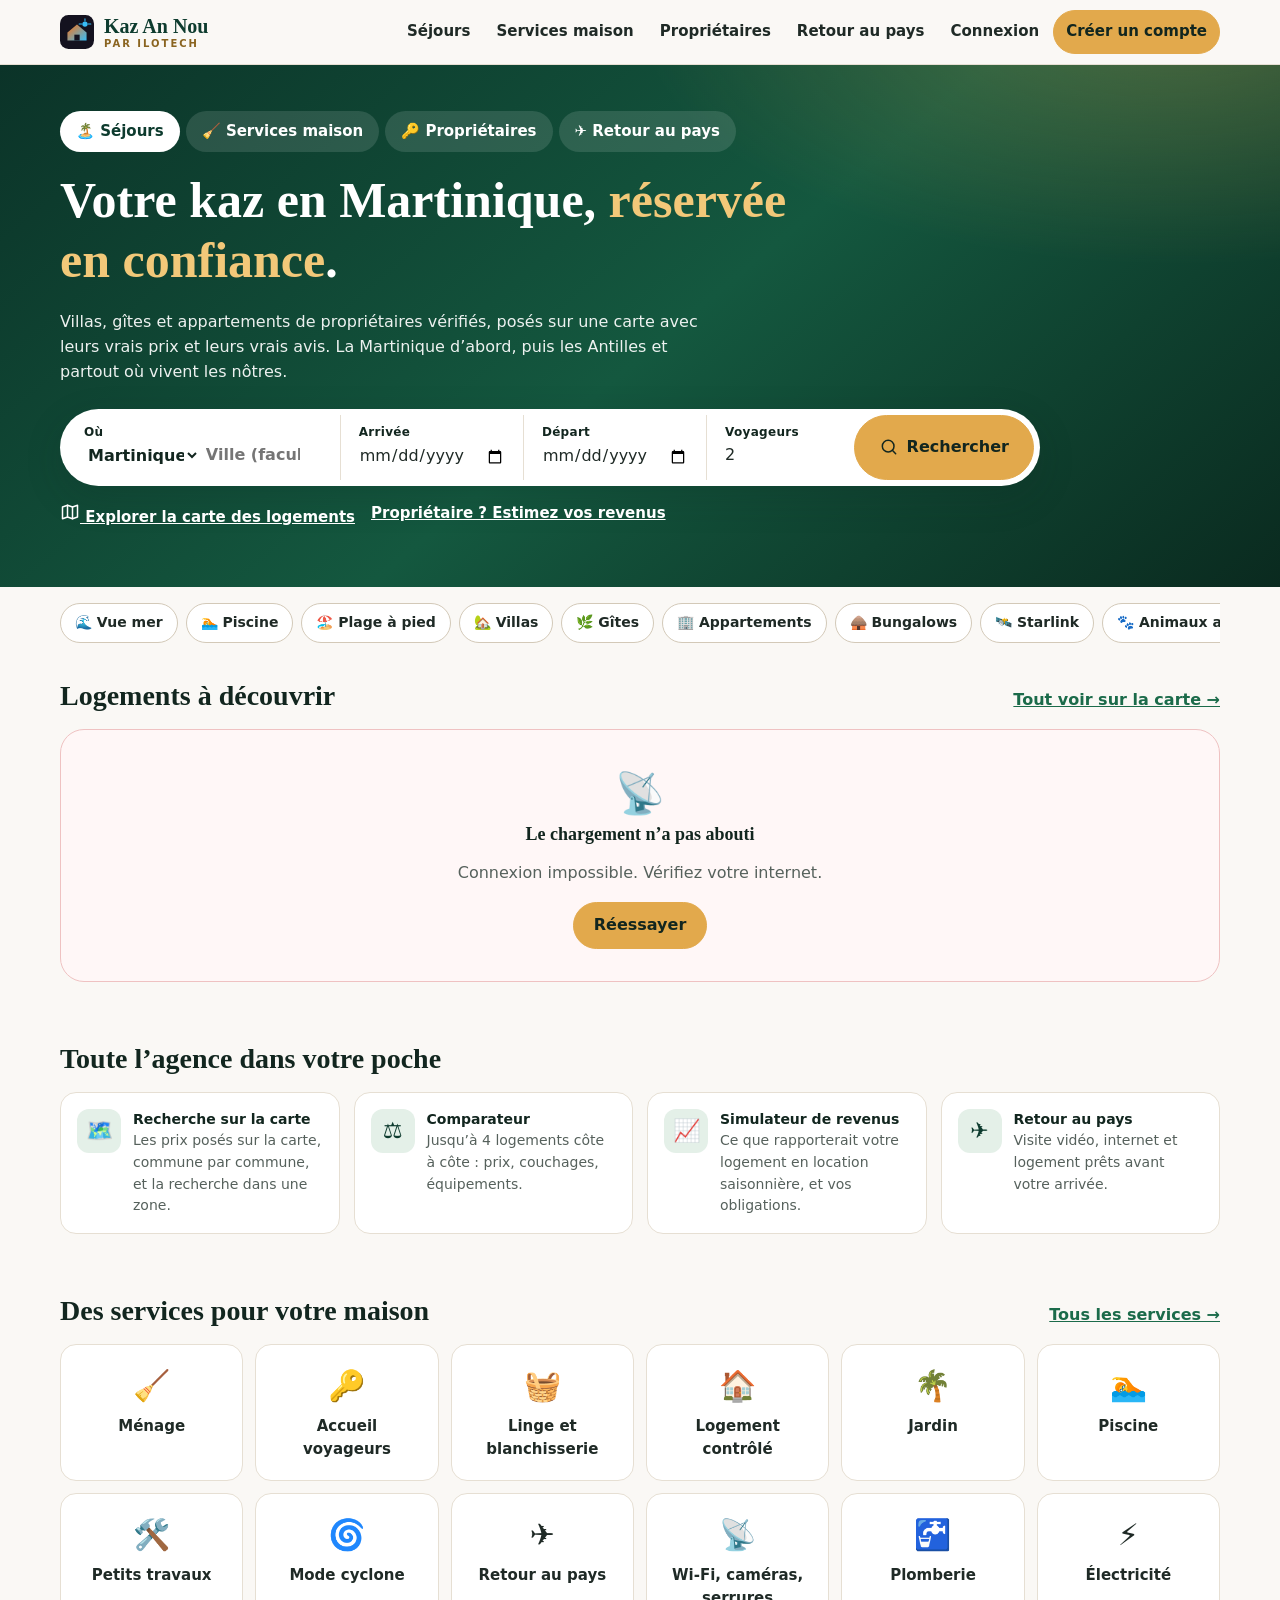
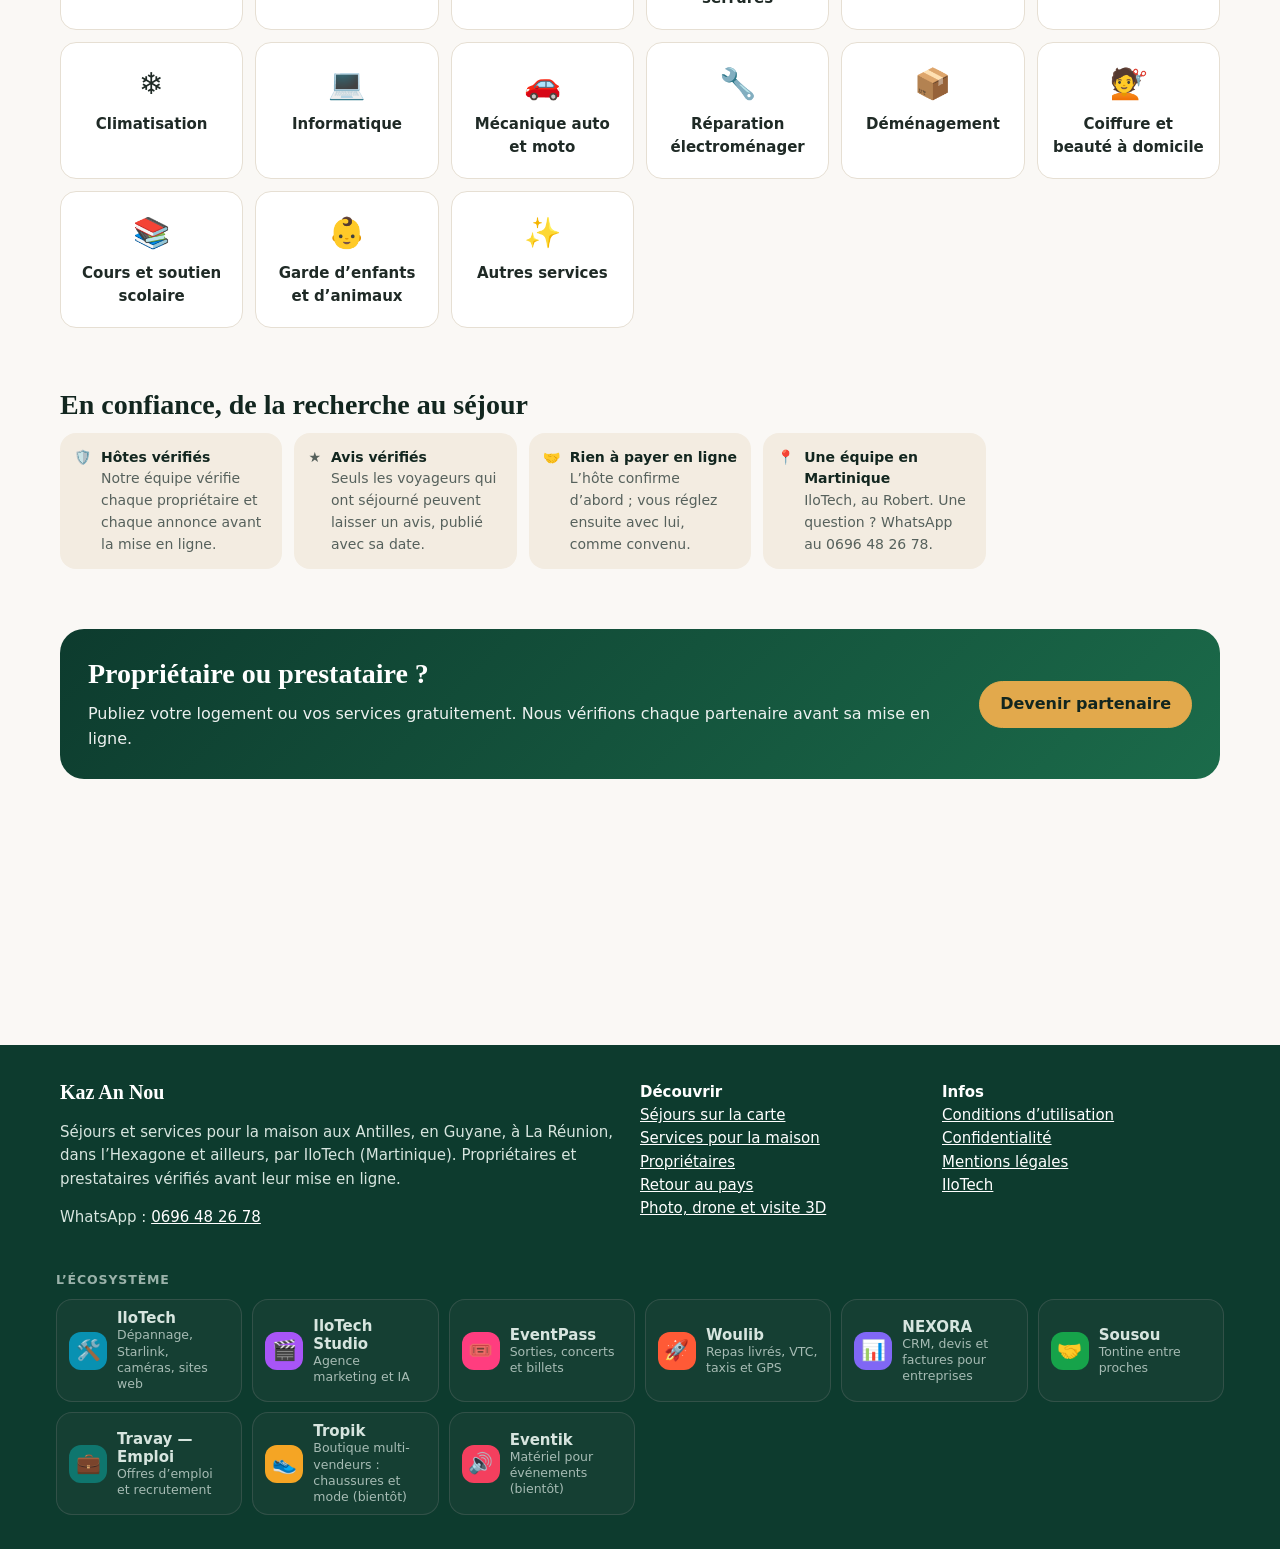
==== commit e049a021: "Kaz An Nou en PWA performante : service worker refait (coquille, hors connexion, cache propre), pwa." ====
--- a/index.html
+++ b/index.html
@@ -11,6 +11,7 @@
   <link rel="canonical" href="https://immo.ilo-tech.com/">
   <meta name="robots" content="index,follow,max-image-preview:large">
   <meta name="theme-color" content="#0d3b2e">
+  <link rel="preconnect" href="https://mocntvrlwdndyuiwrxen.supabase.co" crossorigin>
   <link rel="manifest" href="manifest.webmanifest">
   <link rel="apple-touch-icon" href="img/icone-192.png">
   <meta property="og:type" content="website"><meta property="og:locale" content="fr_FR"><meta property="og:site_name" content="Kaz An Nou">
@@ -18,7 +19,7 @@
   <meta property="og:description" content="Villas, gîtes et appartements de propriétaires vérifiés, et des prestataires de confiance pour votre maison.">
   <meta property="og:url" content="https://immo.ilo-tech.com/"><meta property="og:image" content="https://immo.ilo-tech.com/img/drone.jpg">
   <link rel="icon" href="img/logo.svg" type="image/svg+xml">
-  <link rel="stylesheet" href="kaz.css?v=10">
+  <link rel="stylesheet" href="kaz.css?v=12">
   <script type="application/ld+json">{"@context":"https://schema.org","@type":"WebSite","name":"Kaz An Nou","alternateName":["IloTech Immobilier","Kaz an nou"],"url":"https://immo.ilo-tech.com/","inLanguage":"fr-FR","publisher":{"@type":"LocalBusiness","name":"IloTech","alternateName":["Ilo Tech","Ilo-Tech","ILOTECH","Ilotech"],"url":"https://ilo-tech.com/","telephone":"+596696482678"}}</script>
 </head>
 <body>
@@ -41,17 +42,18 @@
       <p>WhatsApp : <a href="https://wa.me/596696482678">0696 48 26 78</a></p></div>
     <div><b style="color:#fff">Découvrir</b><br><a href="#/recherche">Séjours sur la carte</a><br><a href="#/services">Services pour la maison</a><br><a href="#/proprietaires">Propriétaires</a><br><a href="#/retour">Retour au pays</a><br><a href="offres.html">Photo, drone et visite 3D</a></div>
     <div><b style="color:#fff">Infos</b><br><a href="cgu.html">Conditions d’utilisation</a><br><a href="confidentialite.html">Confidentialité</a><br><a href="https://ilo-tech.com/mentions-legales.html">Mentions légales</a><br><a href="https://ilo-tech.com/">IloTech</a></div>
-  </div><!--eco--><style>.eco{max-width:1200px;margin:26px auto 8px;padding:0 16px;box-sizing:border-box;text-align:left}.eco-t{font-weight:800;font-size:12.5px;letter-spacing:.07em;text-transform:uppercase;opacity:.7;margin:0 0 10px}.eco-g{display:grid;grid-template-columns:repeat(auto-fill,minmax(172px,1fr));gap:10px}.eco .eco-g a{display:flex!important;gap:10px;align-items:center;padding:9px 12px;margin:0!important;border-radius:16px;border:1px solid rgba(127,127,127,.28);background:rgba(127,127,127,.07);color:inherit!important;text-decoration:none!important;transition:transform .15s,border-color .15s}.eco .eco-g a:hover{transform:translateY(-2px);border-color:var(--c)}.eco-g i{flex:none;width:38px;height:38px;border-radius:12px;display:grid;place-items:center;font-style:normal;font-size:20px;background:var(--c)}.eco-g b{display:block;font-size:15px;line-height:1.2;margin:0!important;color:inherit}.eco-g small{display:block;font-size:12.5px;line-height:1.3;opacity:.75}@media print{.eco{display:none}}</style><nav class="eco" aria-label="L’écosystème"><p class="eco-t">L’écosystème</p><div class="eco-g"><a href="https://ilo-tech.com/" style="--c:#0891b2"><i aria-hidden="true">🛠️</i><span><b>IloTech</b><small>Dépannage, Starlink, caméras, sites web</small></span></a><a href="https://ilo-tech.com/digital/" style="--c:#a855f7"><i aria-hidden="true">🎬</i><span><b>IloTech Studio</b><small>Agence marketing et IA</small></span></a><a href="https://ilo-tech.com/pass/" style="--c:#FF3D7F"><i aria-hidden="true">🎟️</i><span><b>EventPass</b><small>Sorties, concerts et billets</small></span></a><a href="https://ilo-tech.com/woulib/" style="--c:#FF5A36"><i aria-hidden="true">🚀</i><span><b>Woulib</b><small>Repas livrés, VTC, taxis et GPS</small></span></a><a href="https://ilo-tech.com/nexora/" style="--c:#8067F5"><i aria-hidden="true">📊</i><span><b>NEXORA</b><small>CRM, devis et factures pour entreprises</small></span></a><a href="https://ilo-tech.com/sousou/" style="--c:#16a34a"><i aria-hidden="true">🤝</i><span><b>Sousou</b><small>Tontine entre proches</small></span></a><a href="https://ilo-tech.com/evenements/" style="--c:#f43f5e"><i aria-hidden="true">🔊</i><span><b>Eventik</b><small>Matériel pour événements (bientôt)</small></span></a></div></nav><!--/eco-->
+  </div><!--eco--><style>.eco{max-width:1200px;margin:26px auto 8px;padding:0 16px;box-sizing:border-box;text-align:left}.eco-t{font-weight:800;font-size:12.5px;letter-spacing:.07em;text-transform:uppercase;opacity:.7;margin:0 0 10px}.eco-g{display:grid;grid-template-columns:repeat(auto-fill,minmax(172px,1fr));gap:10px}.eco .eco-g a{display:flex!important;gap:10px;align-items:center;padding:9px 12px;margin:0!important;border-radius:16px;border:1px solid rgba(127,127,127,.28);background:rgba(127,127,127,.07);color:inherit!important;text-decoration:none!important;transition:transform .15s,border-color .15s}.eco .eco-g a:hover{transform:translateY(-2px);border-color:var(--c)}.eco-g i{flex:none;width:38px;height:38px;border-radius:12px;display:grid;place-items:center;font-style:normal;font-size:20px;background:var(--c)}.eco-g b{display:block;font-size:15px;line-height:1.2;margin:0!important;color:inherit}.eco-g small{display:block;font-size:12.5px;line-height:1.3;opacity:.75}@media print{.eco{display:none}}</style><nav class="eco" aria-label="L’écosystème"><p class="eco-t">L’écosystème</p><div class="eco-g"><a href="https://ilo-tech.com/" style="--c:#0891b2"><i aria-hidden="true">🛠️</i><span><b>IloTech</b><small>Dépannage, Starlink, caméras, sites web</small></span></a><a href="https://ilo-tech.com/digital/" style="--c:#a855f7"><i aria-hidden="true">🎬</i><span><b>IloTech Studio</b><small>Agence marketing et IA</small></span></a><a href="https://ilo-tech.com/pass/" style="--c:#FF3D7F"><i aria-hidden="true">🎟️</i><span><b>EventPass</b><small>Sorties, concerts et billets</small></span></a><a href="https://ilo-tech.com/woulib/" style="--c:#FF5A36"><i aria-hidden="true">🚀</i><span><b>Woulib</b><small>Repas livrés, VTC, taxis et GPS</small></span></a><a href="https://ilo-tech.com/nexora/" style="--c:#8067F5"><i aria-hidden="true">📊</i><span><b>NEXORA</b><small>CRM, devis et factures pour entreprises</small></span></a><a href="https://ilo-tech.com/sousou/" style="--c:#16a34a"><i aria-hidden="true">🤝</i><span><b>Sousou</b><small>Tontine entre proches</small></span></a><a href="https://ilo-tech.com/emploi/" style="--c:#0f766e"><i aria-hidden="true">💼</i><span><b>Travay — Emploi</b><small>Offres d’emploi et recrutement</small></span></a><a href="https://ilo-tech.com/tropik/" style="--c:#F5A524"><i aria-hidden="true">👟</i><span><b>Tropik</b><small>Boutique multi-vendeurs : chaussures et mode (bientôt)</small></span></a><a href="https://ilo-tech.com/evenements/" style="--c:#f43f5e"><i aria-hidden="true">🔊</i><span><b>Eventik</b><small>Matériel pour événements (bientôt)</small></span></a></div></nav><!--/eco-->
 </footer>
   <nav class="bas" id="bas" aria-label="Navigation"></nav>
-  <script src="config.js?v=2"></script>
-  <script src="mesure.js?v=1"></script>
-  <script src="lib/supabase.js?v=2.45.4"></script>
-  <script src="territoires.js?v=1"></script>
-  <script src="lieux.js?v=1"></script>
-  <script src="recherche.js?v=4"></script>
-  <script src="agence.js?v=1"></script>
-  <script src="louer.js?v=1"></script>
-  <script src="kaz.js?v=16"></script>
+  <script src="pwa.js?v=1" defer></script>
+  <script src="config.js?v=2" defer></script>
+  <script src="mesure.js?v=2" defer></script>
+  <script src="lib/supabase.js?v=2.45.4" defer></script>
+  <script src="territoires.js?v=1" defer></script>
+  <script src="lieux.js?v=1" defer></script>
+  <script src="recherche.js?v=5" defer></script>
+  <script src="agence.js?v=1" defer></script>
+  <script src="louer.js?v=1" defer></script>
+  <script src="kaz.js?v=18" defer></script>
 </body>
 </html>
--- a/kaz.css
+++ b/kaz.css
@@ -486,7 +486,7 @@
 @media (max-width:900px){
   body{padding-bottom:72px}
   .nav{display:none}
-  .bas{display:grid}
+  .bas{display:grid;min-height:calc(56px + env(safe-area-inset-bottom))}
   .vue-carte .rech-carte{bottom:calc(64px + env(safe-area-inset-bottom))}
   .bascule{bottom:calc(80px + env(safe-area-inset-bottom))}
   .vue-carte .apercu{bottom:16px}
@@ -591,3 +591,50 @@
 #dLocVisite .ligne2{display:grid;grid-template-columns:repeat(2,minmax(0,1fr));gap:12px}
 @media (max-width:900px){.loc-aside{display:none}}
 @media (max-width:560px){.loc-filtres{grid-template-columns:repeat(2,minmax(0,1fr));padding:14px}.loc-filtres label:nth-child(1),.loc-filtres .btn{grid-column:1/3}#dLocVisite .ligne2{grid-template-columns:minmax(0,1fr)}}
+
+/* ---------------------------------------------------------------- filtres complets : pastilles, colonne à gauche, vus récemment, rubrique Antilles */
+.groupe[hidden],[data-pour][hidden]{display:none}
+.pastilles{display:flex;flex-wrap:wrap;gap:8px;align-items:center;margin:2px 0 12px}
+.pastilles .puce{min-height:36px;padding:5px 12px}
+.pastilles .puce svg{width:14px;height:14px}
+.pastilles .lien{min-height:36px;padding:0 6px}
+.vide-etat .actions{margin-top:10px;justify-content:center;flex-wrap:wrap}
+.vus{margin-top:28px;padding-top:18px;border-top:1px solid var(--ligne)}
+.vus-t{display:flex;align-items:center;justify-content:space-between;gap:10px}
+.vus h2{font-size:18px;margin:0}
+.vus-l{display:flex;gap:12px;overflow-x:auto;padding:10px 0 6px;scrollbar-width:thin}
+.vu{flex:none;width:150px;display:grid;gap:3px;text-decoration:none;color:var(--texte);font-size:14px}
+.vu-ph{display:grid;place-items:center;aspect-ratio:4/3;border-radius:var(--rc);overflow:hidden;background:var(--fond2,#e8eee9);font-size:28px}
+.vu-ph img{width:100%;height:100%;object-fit:cover}
+.vu b{overflow:hidden;text-overflow:ellipsis;white-space:nowrap}
+.forts{display:flex;flex-wrap:wrap;gap:8px;margin:12px 0 0}
+.antilles{display:grid;gap:8px}
+.ant{display:flex;gap:10px;align-items:flex-start}
+.ant:not(.ok){color:var(--doux)}
+@media (min-width:1100px){
+  .rech-corps{grid-template-columns:300px minmax(0,1fr) minmax(0,1fr)}
+  dialog.feuille-filtres[open]{display:block;position:sticky;inset:auto;top:calc(var(--haut) + var(--barre, 112px));width:auto;max-width:none;height:calc(100dvh - var(--haut) - var(--barre, 112px));max-height:none;margin:0;border-radius:0;box-shadow:none;border-right:1px solid var(--ligne);background:var(--fond)}
+  .feuille-filtres form{height:100%}
+  .feuille-filtres #fermerFiltres{display:none}
+  .feuille-filtres .feuille-tete{padding:12px 16px 10px}
+  .feuille-filtres .feuille-corps{padding:4px 16px 16px;flex:1;min-height:0}
+  .feuille-filtres .feuille-pied{padding:10px 16px}
+  .feuille-filtres .budget{grid-template-columns:1fr}
+  #ouvrirFiltres{display:none}
+}
+@media (min-width:1100px){
+  .feuille-filtres .groupe{padding:12px 0 6px}
+  .feuille-filtres .groupe legend{margin-bottom:6px}
+  .feuille-filtres .choix{gap:6px}
+  .feuille-filtres .choix label > span{min-height:34px;padding:5px 11px;font-size:13px}
+}
+.budget select{border:1px solid var(--ligne2);border-radius:var(--rc);padding:10px 12px;font-size:16px;background:#fff;width:100%;min-width:0}
+@media (min-width:1100px){
+  .feuille-filtres .feuille-pied{gap:8px;flex-wrap:nowrap}
+  .feuille-filtres .feuille-pied .lien{white-space:nowrap}
+  .feuille-filtres .feuille-pied .btn{white-space:nowrap;padding:10px 14px;font-size:15px}
+}
+
+/* performance (17/11) : place réservée avant que kaz.js n'écrive la page (le pied de page ne saute plus) */
+#app{min-height:calc(100svh - 60px)}
+.wrap>.section{content-visibility:auto;contain-intrinsic-size:auto 420px}
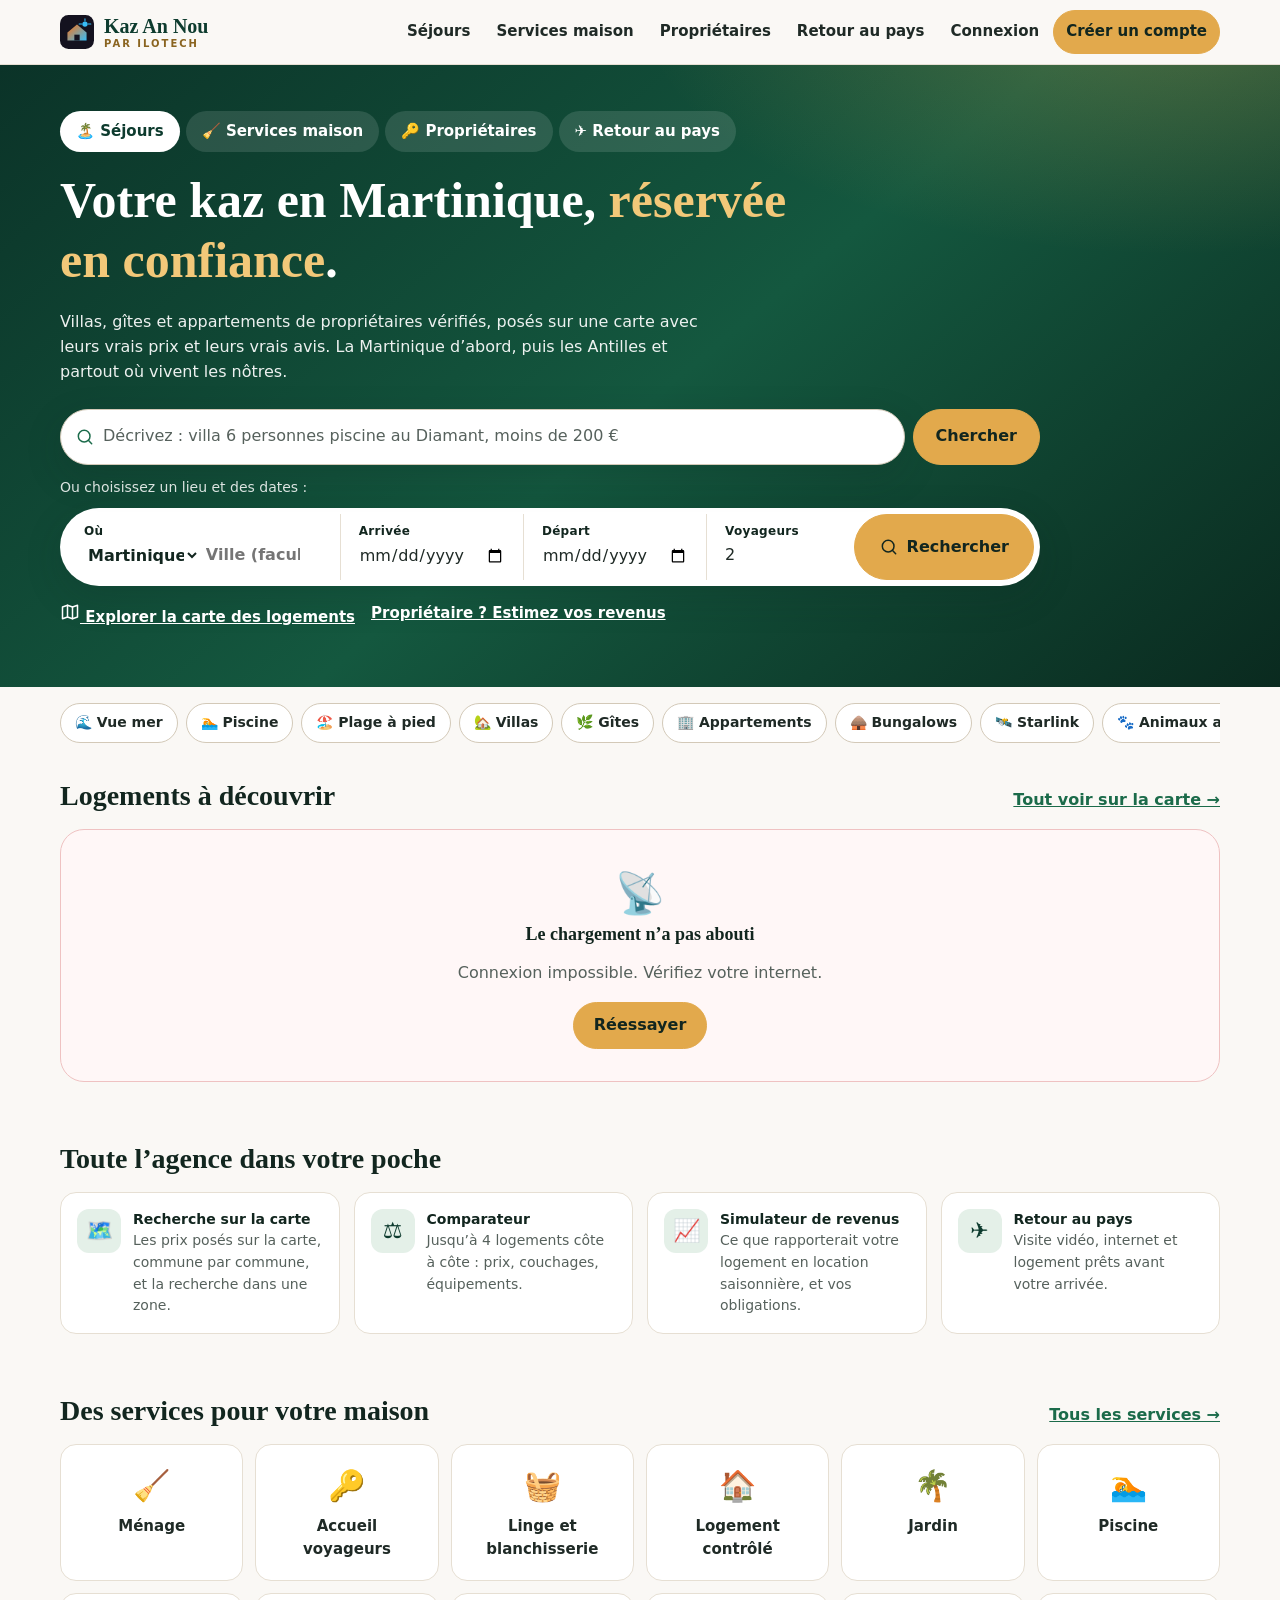
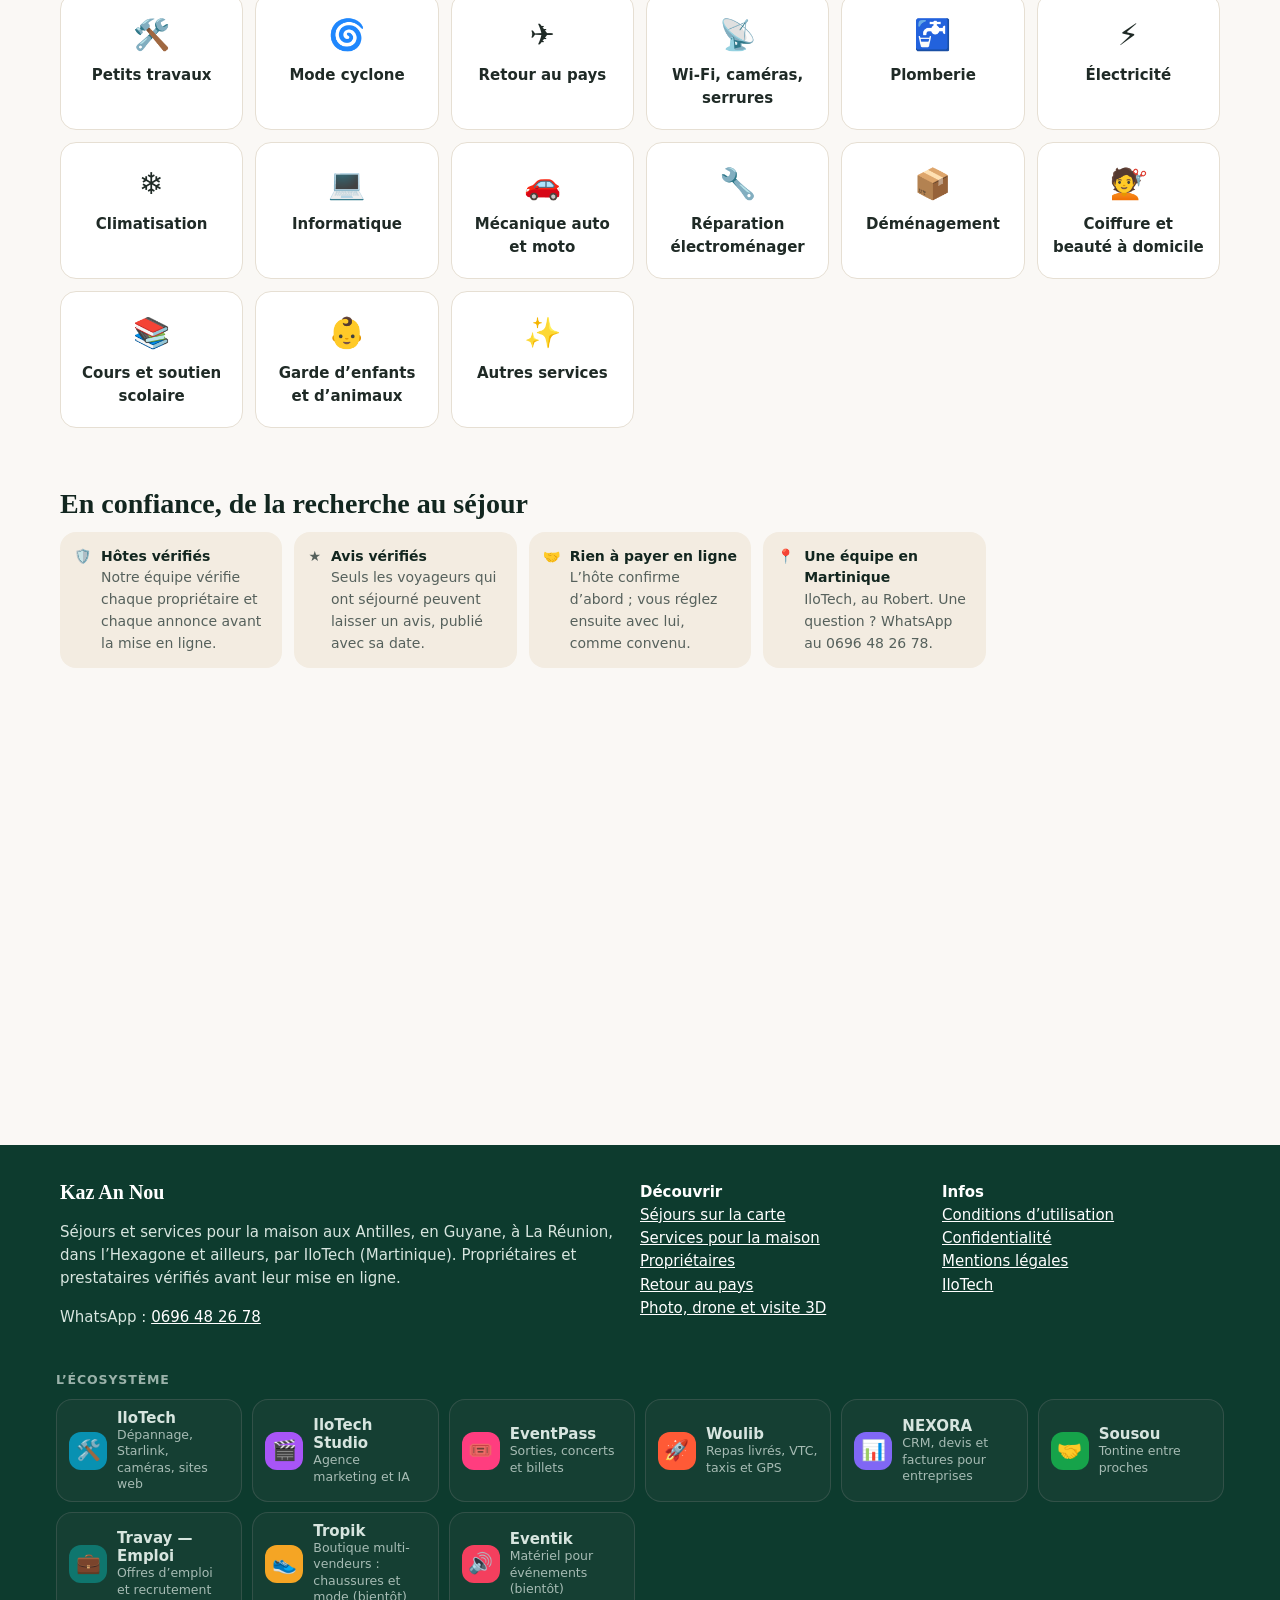
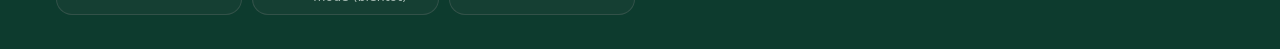
==== commit 048c4234: "Kaz An Nou : recherche intelligente en langage naturel, suggestions, comparateur réglable et partage" ====
--- a/index.html
+++ b/index.html
@@ -19,7 +19,20 @@
   <meta property="og:description" content="Villas, gîtes et appartements de propriétaires vérifiés, et des prestataires de confiance pour votre maison.">
   <meta property="og:url" content="https://immo.ilo-tech.com/"><meta property="og:image" content="https://immo.ilo-tech.com/img/drone.jpg">
   <link rel="icon" href="img/logo.svg" type="image/svg+xml">
-  <link rel="stylesheet" href="kaz.css?v=12">
+  <link rel="stylesheet" href="kaz.css?v=13">
+  <script src="amorce.js?v=2"></script>
+  <link rel="preload" as="script" href="pwa.js?v=1">
+  <link rel="preload" as="script" href="config.js?v=2">
+  <link rel="preload" as="script" href="mesure.js?v=2">
+  <link rel="preload" as="script" href="lib/supabase.js?v=2.45.4">
+  <link rel="preload" as="script" href="territoires.js?v=1">
+  <link rel="preload" as="script" href="lieux.js?v=1">
+  <link rel="preload" as="script" href="recherche.js?v=6">
+  <link rel="preload" as="script" href="intelligent.js?v=1">
+  <link rel="preload" as="script" href="listes.js?v=1">
+  <link rel="preload" as="script" href="agence.js?v=1">
+  <link rel="preload" as="script" href="louer.js?v=2">
+  <link rel="preload" as="script" href="kaz.js?v=19">
   <script type="application/ld+json">{"@context":"https://schema.org","@type":"WebSite","name":"Kaz An Nou","alternateName":["IloTech Immobilier","Kaz an nou"],"url":"https://immo.ilo-tech.com/","inLanguage":"fr-FR","publisher":{"@type":"LocalBusiness","name":"IloTech","alternateName":["Ilo Tech","Ilo-Tech","ILOTECH","Ilotech"],"url":"https://ilo-tech.com/","telephone":"+596696482678"}}</script>
 </head>
 <body>
@@ -31,6 +44,21 @@
     <nav class="nav" id="nav" aria-label="Menu principal"></nav>
   </div></header>
   <main id="app">
+    <div class="coquille" aria-hidden="true" inert>
+      <section class="hero"><div class="wrap">
+        <nav class="onglets"><a href="#/" class="on">🏝️ Séjours</a><a href="#/location" class="onglet-loc">🔑 Location</a><a href="#/services">🧹 Services maison</a><a href="#/proprietaires">🔑 Propriétaires</a><a href="#/retour">✈️ Retour au pays</a></nav>
+        <h1>Votre kaz en Martinique, <em>réservée en confiance</em>.</h1>
+        <p>Villas, gîtes et appartements de propriétaires vérifiés, posés sur une carte avec leurs vrais prix et leurs vrais avis. La Martinique d’abord, puis les Antilles et partout où vivent les nôtres.</p>
+        <form class="intel intel-accueil"><div class="intel-champ"><svg class="i" viewBox="0 0 24 24" aria-hidden="true" focusable="false"><circle cx="11" cy="11" r="7"/><path d="M20 20l-4-4"/></svg><input type="search" tabindex="-1" placeholder="Décrivez : villa 6 personnes piscine au Diamant, moins de 200 €"></div><button type="button" class="btn btn-p intel-ok" tabindex="-1">Chercher</button></form>
+        <p class="ou-choisir">Ou choisissez un lieu et des dates :</p>
+        <form class="recherche"><label><span>Où</span><span class="ou"><select tabindex="-1"><option value="">Tous les territoires</option><option selected>Martinique</option><option>Guadeloupe</option><option>Guyane</option><option>Saint-Martin</option><option>Saint-Barthélemy</option><option>La Réunion</option><option>Mayotte</option><option>Hexagone et Corse</option><option>Autre pays</option></select><input tabindex="-1" placeholder="Ville (facultatif)"></span></label>
+          <label><span>Arrivée</span><input type="date" tabindex="-1"></label><label><span>Départ</span><input type="date" tabindex="-1"></label>
+          <label><span>Voyageurs</span><input type="number" value="2" tabindex="-1"></label><button type="button" class="btn btn-p" tabindex="-1"><svg class="i" viewBox="0 0 24 24" aria-hidden="true" focusable="false"><circle cx="11" cy="11" r="7"/><path d="M20 20l-4-4"/></svg> Rechercher</button></form>
+        <div class="apres"><a href="#/recherche"><svg class="i" viewBox="0 0 24 24" aria-hidden="true" focusable="false"><path d="M9 4L3 6v14l6-2 6 2 6-2V4l-6 2z"/><path d="M9 4v14M15 6v14"/></svg> Explorer la carte des logements</a><a href="#/proprietaires">Propriétaire ? Estimez vos revenus</a></div>
+      </div></section>
+      <div class="wrap"><nav class="puces"><a class="puce" href="#/recherche?eq=vue_mer">🌊 Vue mer</a><a class="puce" href="#/recherche?eq=piscine">🏊 Piscine</a><a class="puce" href="#/recherche?eq=plage">🏖️ Plage à pied</a><a class="puce" href="#/recherche?types=villa">🏡 Villas</a><a class="puce" href="#/recherche?types=gite">🌿 Gîtes</a><a class="puce" href="#/recherche?types=appartement">🏢 Appartements</a><a class="puce" href="#/recherche?types=bungalow">🛖 Bungalows</a><a class="puce" href="#/recherche?eq=starlink">🛰️ Starlink</a><a class="puce" href="#/recherche?eq=animaux">🐾 Animaux acceptés</a><a class="puce" href="#/recherche?eq=pmr">♿ Accessible PMR</a></nav>
+        <section class="section"><div class="titre-s"><h2>Logements à découvrir</h2><a href="#/recherche">Tout voir sur la carte →</a></div><div class="grille"><i class="sq" style="height:300px"></i><i class="sq" style="height:300px"></i><i class="sq" style="height:300px"></i><i class="sq" style="height:300px"></i></div></section></div>
+    </div>
     <noscript><div class="wrap" style="padding:40px 20px">
       <h1>Kaz An Nou — séjours et services pour la maison, aux Antilles et ailleurs</h1>
       <p>Villas, gîtes et appartements proposés par des propriétaires vérifiés, et des prestataires de confiance pour le ménage, l’accueil des voyageurs, le jardin, la piscine et les petits travaux.</p>
@@ -45,15 +73,17 @@
   </div><!--eco--><style>.eco{max-width:1200px;margin:26px auto 8px;padding:0 16px;box-sizing:border-box;text-align:left}.eco-t{font-weight:800;font-size:12.5px;letter-spacing:.07em;text-transform:uppercase;opacity:.7;margin:0 0 10px}.eco-g{display:grid;grid-template-columns:repeat(auto-fill,minmax(172px,1fr));gap:10px}.eco .eco-g a{display:flex!important;gap:10px;align-items:center;padding:9px 12px;margin:0!important;border-radius:16px;border:1px solid rgba(127,127,127,.28);background:rgba(127,127,127,.07);color:inherit!important;text-decoration:none!important;transition:transform .15s,border-color .15s}.eco .eco-g a:hover{transform:translateY(-2px);border-color:var(--c)}.eco-g i{flex:none;width:38px;height:38px;border-radius:12px;display:grid;place-items:center;font-style:normal;font-size:20px;background:var(--c)}.eco-g b{display:block;font-size:15px;line-height:1.2;margin:0!important;color:inherit}.eco-g small{display:block;font-size:12.5px;line-height:1.3;opacity:.75}@media print{.eco{display:none}}</style><nav class="eco" aria-label="L’écosystème"><p class="eco-t">L’écosystème</p><div class="eco-g"><a href="https://ilo-tech.com/" style="--c:#0891b2"><i aria-hidden="true">🛠️</i><span><b>IloTech</b><small>Dépannage, Starlink, caméras, sites web</small></span></a><a href="https://ilo-tech.com/digital/" style="--c:#a855f7"><i aria-hidden="true">🎬</i><span><b>IloTech Studio</b><small>Agence marketing et IA</small></span></a><a href="https://ilo-tech.com/pass/" style="--c:#FF3D7F"><i aria-hidden="true">🎟️</i><span><b>EventPass</b><small>Sorties, concerts et billets</small></span></a><a href="https://ilo-tech.com/woulib/" style="--c:#FF5A36"><i aria-hidden="true">🚀</i><span><b>Woulib</b><small>Repas livrés, VTC, taxis et GPS</small></span></a><a href="https://ilo-tech.com/nexora/" style="--c:#8067F5"><i aria-hidden="true">📊</i><span><b>NEXORA</b><small>CRM, devis et factures pour entreprises</small></span></a><a href="https://ilo-tech.com/sousou/" style="--c:#16a34a"><i aria-hidden="true">🤝</i><span><b>Sousou</b><small>Tontine entre proches</small></span></a><a href="https://ilo-tech.com/emploi/" style="--c:#0f766e"><i aria-hidden="true">💼</i><span><b>Travay — Emploi</b><small>Offres d’emploi et recrutement</small></span></a><a href="https://ilo-tech.com/tropik/" style="--c:#F5A524"><i aria-hidden="true">👟</i><span><b>Tropik</b><small>Boutique multi-vendeurs : chaussures et mode (bientôt)</small></span></a><a href="https://ilo-tech.com/evenements/" style="--c:#f43f5e"><i aria-hidden="true">🔊</i><span><b>Eventik</b><small>Matériel pour événements (bientôt)</small></span></a></div></nav><!--/eco-->
 </footer>
   <nav class="bas" id="bas" aria-label="Navigation"></nav>
-  <script src="pwa.js?v=1" defer></script>
-  <script src="config.js?v=2" defer></script>
-  <script src="mesure.js?v=2" defer></script>
-  <script src="lib/supabase.js?v=2.45.4" defer></script>
-  <script src="territoires.js?v=1" defer></script>
-  <script src="lieux.js?v=1" defer></script>
-  <script src="recherche.js?v=5" defer></script>
-  <script src="agence.js?v=1" defer></script>
-  <script src="louer.js?v=1" defer></script>
-  <script src="kaz.js?v=18" defer></script>
+  <script type="x-kaz" src="pwa.js?v=1"></script>
+  <script type="x-kaz" src="config.js?v=2"></script>
+  <script type="x-kaz" src="mesure.js?v=2"></script>
+  <script type="x-kaz" src="lib/supabase.js?v=2.45.4"></script>
+  <script type="x-kaz" src="territoires.js?v=1"></script>
+  <script type="x-kaz" src="lieux.js?v=1"></script>
+  <script type="x-kaz" src="recherche.js?v=6"></script>
+  <script type="x-kaz" src="intelligent.js?v=1"></script>
+  <script type="x-kaz" src="listes.js?v=1"></script>
+  <script type="x-kaz" src="agence.js?v=1"></script>
+  <script type="x-kaz" src="louer.js?v=2"></script>
+  <script type="x-kaz" src="kaz.js?v=19"></script>
 </body>
 </html>
--- a/kaz.css
+++ b/kaz.css
@@ -638,3 +638,61 @@
 /* performance (17/11) : place réservée avant que kaz.js n'écrive la page (le pied de page ne saute plus) */
 #app{min-height:calc(100svh - 60px)}
 .wrap>.section{content-visibility:auto;contain-intrinsic-size:auto 420px}
+
+/* ---------------------------------------------------------------- recherche intelligente (17/11) : une phrase, suggestions, filtres avec leur nombre de résultats */
+.intel{position:relative;display:flex;gap:8px;align-items:center;min-width:0}
+.intel-champ{flex:1;min-width:0;display:flex;align-items:center;gap:8px;border:1px solid var(--ligne2);background:var(--surface);border-radius:99px;padding:0 8px 0 14px;min-height:46px}
+.intel-champ:focus-within{border-color:var(--vert2);box-shadow:0 0 0 2px rgba(27,107,74,.18)}
+.intel-champ>svg.i{flex:none;width:20px;height:20px;color:var(--vert2)}
+.intel input{flex:1;min-width:0;border:0;outline:0;background:none;font-size:16px;padding:10px 0;color:var(--texte)}
+.intel input::placeholder{color:var(--doux);opacity:1;text-overflow:ellipsis}
+.intel input::-webkit-search-cancel-button{display:none}
+.intel-eff{flex:none;width:34px;height:34px;display:grid;place-items:center;border:0;border-radius:50%;background:var(--sable);color:var(--encre);cursor:pointer}
+.intel-eff[hidden]{display:none}
+.intel-eff svg.i{width:16px;height:16px}
+.intel-ok{flex:none;min-height:46px;border-radius:99px;padding:0 22px}
+.intel-liste{position:absolute;left:0;right:0;top:calc(100% + 6px);z-index:70;list-style:none;margin:0;padding:6px;background:#fff;border:1px solid var(--ligne2);border-radius:var(--rc);box-shadow:var(--ombre2);max-height:min(60vh,420px);overflow:auto;color:var(--texte)}
+.intel-liste[hidden]{display:none}
+.intel-liste li[role=option]{display:flex;align-items:center;gap:10px;padding:8px 12px;min-height:44px;border-radius:8px;cursor:pointer}
+.intel-liste li[role=option]:hover,.intel-liste li[aria-selected=true]{background:var(--vert-clair)}
+.intel-liste .s-ic{flex:none;width:24px;text-align:center}
+.intel-liste .s-t{font-weight:700;color:var(--encre);min-width:0;overflow:hidden;text-overflow:ellipsis;white-space:nowrap}
+.intel-liste small{margin-left:auto;color:var(--doux);font-size:13px;white-space:nowrap;padding-left:8px}
+.intel-t{padding:6px 12px 2px;font-size:12px;font-weight:800;letter-spacing:.3px;color:var(--doux);text-transform:uppercase}
+.intel-accueil{max-width:980px;margin-bottom:12px}
+.intel-accueil .intel-champ{background:#fff;min-height:56px;box-shadow:var(--ombre2)}
+.intel-accueil .intel-ok{min-height:56px}
+.hero .ou-choisir{margin:0 0 10px;font-size:14px;opacity:.85}
+.compris-t{font-weight:800;font-size:14px;color:var(--vert2);padding:0 2px}
+.compris-non{margin:-6px 0 12px;font-size:14px;color:var(--doux)}
+.cnt{font-style:normal;font-size:12px;font-weight:700;opacity:.7;margin-left:2px}
+.puce:disabled,.puce.vide,.choix label.vide{opacity:.42}
+.puce:disabled,.choix input:disabled,.choix input:disabled+span{cursor:not-allowed}
+.mode-loc .rech-form{grid-template-columns:minmax(0,1fr) minmax(0,1fr)}
+.mode-loc .rech-form label:nth-child(n+3){display:none}
+@media (max-width:1023px){
+  .rech-barre .wrap{gap:6px}
+  .intel-champ{min-height:42px}
+  .intel-ok{min-height:42px;padding:0 16px}
+  .intel input{padding:8px 0}
+}
+@media (max-width:380px){.intel-ok{display:none}}
+/* comparateur : différences seulement, partage */
+.comp-outils{display:flex;flex-wrap:wrap;gap:10px;align-items:center;margin:0 0 12px}
+.comp-outils label{display:inline-flex;align-items:center;gap:8px;min-height:40px;font-weight:600;cursor:pointer}
+.diff-seule table.comp tr.meme{display:none}
+table.comp .loc-total{font-weight:800;color:var(--encre)}
+/* fiche : prix du séjour */
+.calcul .moy,.calcul .ex{font-size:14px;color:var(--doux)}
+.calcul .ex{display:block}
+.prix-sejour{margin:0 0 10px;padding:10px 12px;border-radius:var(--rc);background:var(--vert-clair);font-size:14px;color:var(--encre)}
+.dispo-info{margin:0 0 10px;font-size:15px}
+/* favoris rangés en listes */
+.listes-barre{display:flex;gap:8px;flex-wrap:wrap;align-items:center;margin:0 0 14px}
+.liste-ranger{position:relative;z-index:2;display:inline-flex;gap:5px;align-items:center;font-size:14px;min-height:36px;text-decoration:none}
+.liste-choix{display:grid;gap:6px;margin:10px 0}
+.liste-choix label{display:flex;gap:10px;align-items:center;min-height:44px;padding:0 6px;font-weight:600}
+/* coquille : titre de l'accueil dessiné par le HTML avant le JavaScript (amorce.js dit si on est sur l'accueil) */
+.coquille{display:none}
+.p-accueil .coquille{display:block}
+.sans-loc .onglet-loc{display:none}
